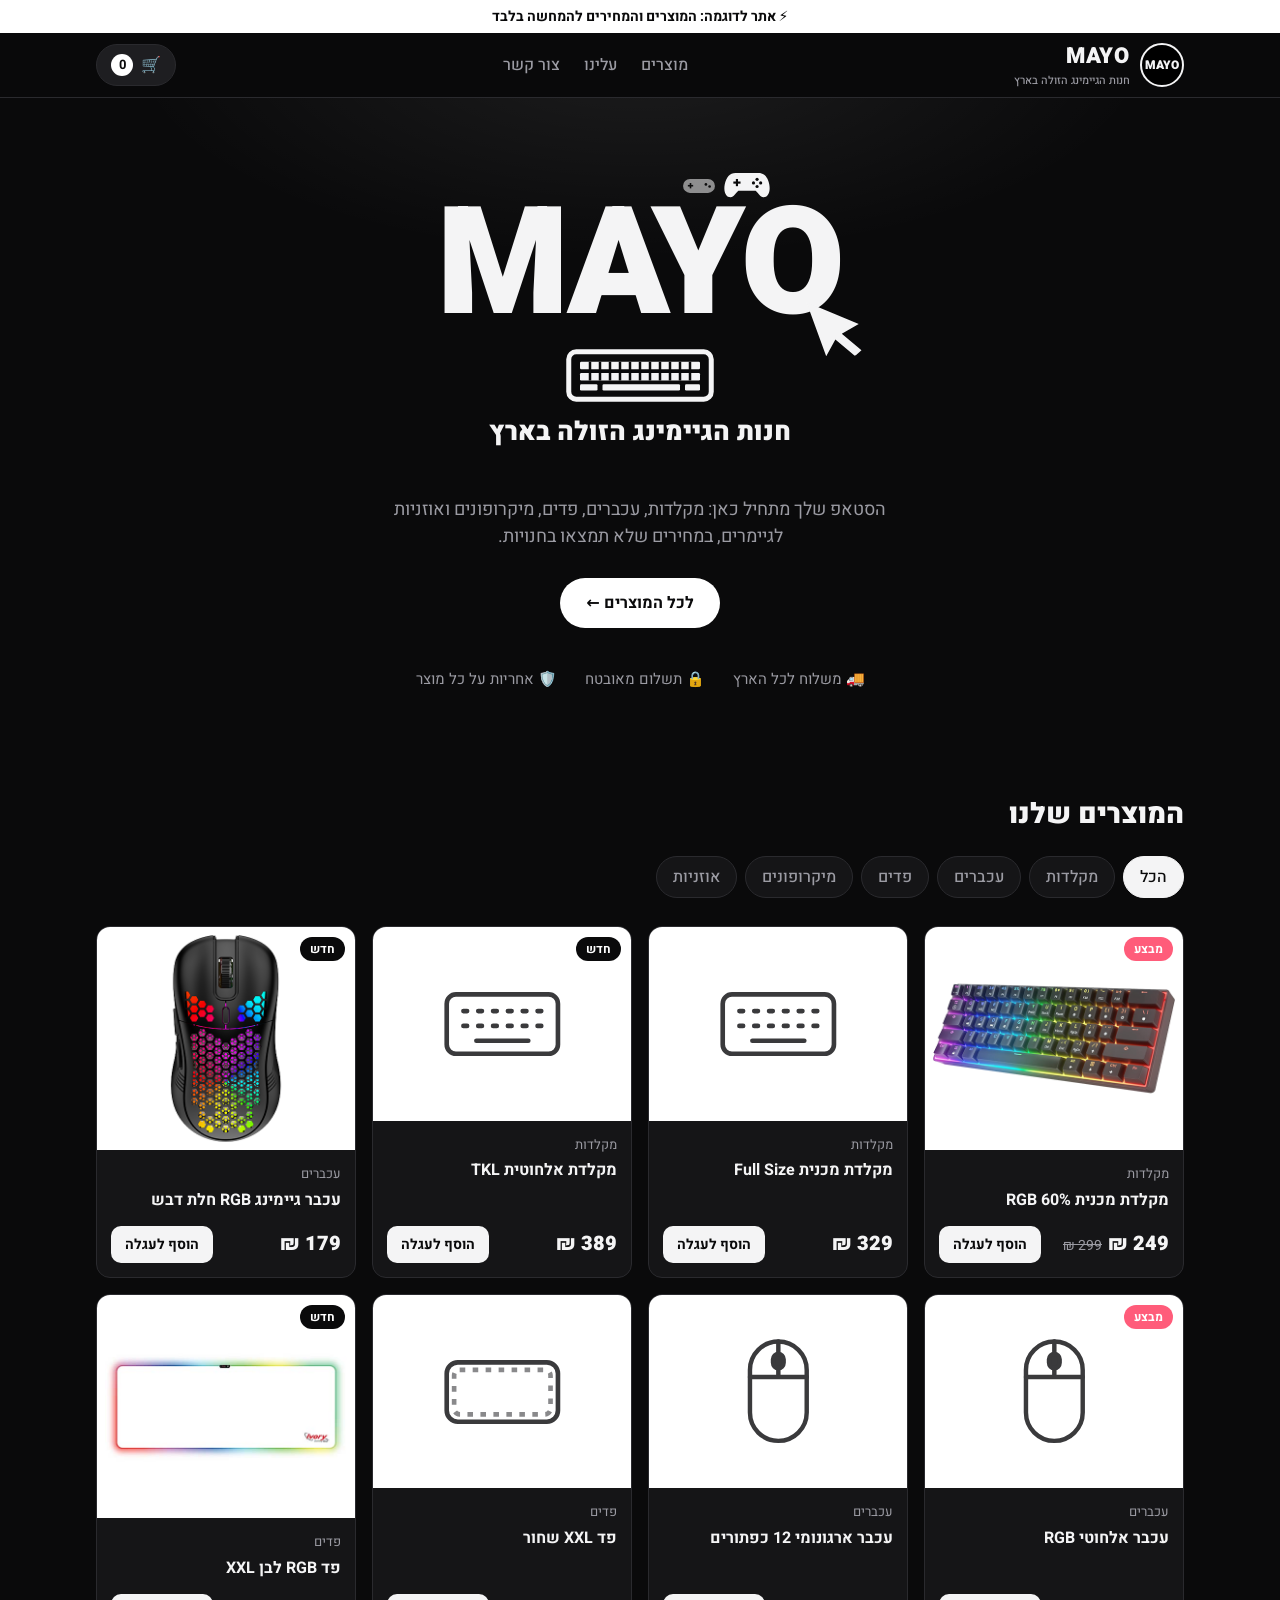
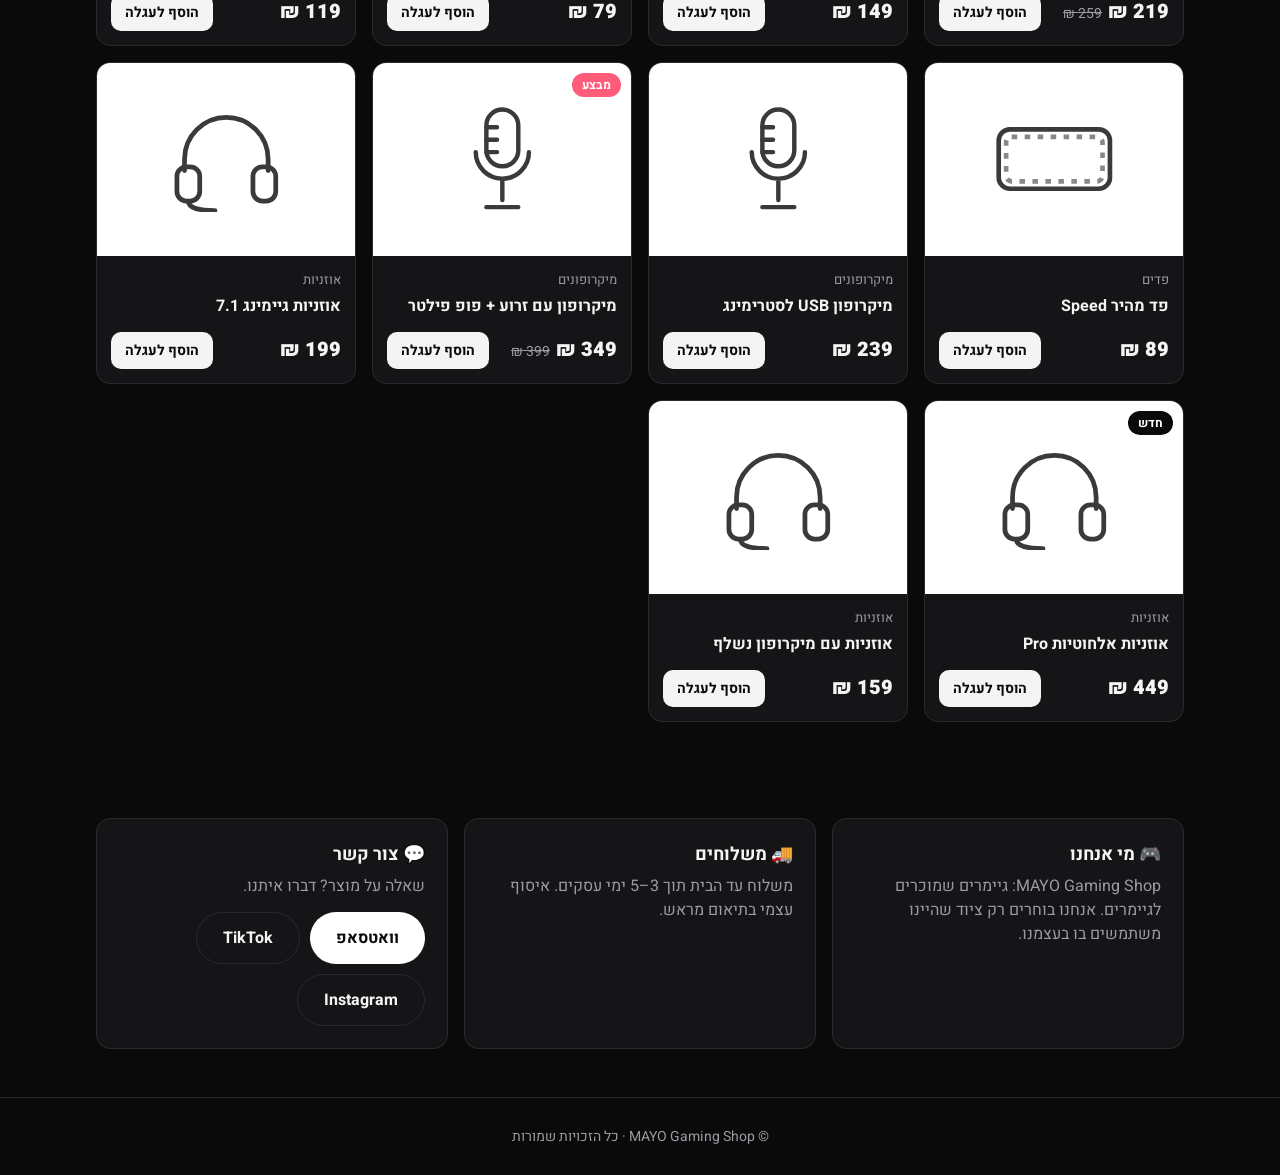
==== index.html @ cfb1812c "Add MAYO gaming shop site Co-Authored-By: Claude Opus 5.5 <noreply@anthropic.com> Claude-Session: ht" ====
<!doctype html>
<html lang="he" dir="rtl">
<head>
<meta charset="utf-8">
<meta name="viewport" content="width=device-width, initial-scale=1">
<title>MAYO Gaming Shop</title>
<meta name="description" content="ציוד גיימינג: מקלדות, עכברים, פדים, מיקרופונים ואוזניות">
<link rel="preconnect" href="https://fonts.googleapis.com">
<link href="https://fonts.googleapis.com/css2?family=Heebo:wght@400;500;700;900&display=swap" rel="stylesheet">
<style>
  :root {
    --bg: #0a0a0b;
    --surface: #151517;
    --surface-2: #1e1e21;
    --line: #2a2a2e;
    --text: #f4f4f5;
    --muted: #9b9ba3;
    --accent: #ffffff;
    --accent-ink: #0a0a0b;
    --danger: #ff5c7a;
    --radius: 14px;
  }
  * { box-sizing: border-box; margin: 0; padding: 0; }
  html { scroll-behavior: smooth; }
  body {
    font-family: "Heebo", system-ui, sans-serif;
    background: var(--bg);
    color: var(--text);
    line-height: 1.5;
  }
  a { color: inherit; text-decoration: none; }
  button { font: inherit; cursor: pointer; border: 0; background: none; color: inherit; }
  .wrap { max-width: 1120px; margin: 0 auto; padding: 0 16px; }

  /* Demo banner */
  .demo-bar {
    background: var(--accent);
    color: var(--accent-ink);
    text-align: center;
    font-size: 14px;
    font-weight: 700;
    padding: 6px 16px;
  }

  /* Header */
  header {
    position: sticky; top: 0; z-index: 20;
    background: rgba(10,10,11,.88);
    backdrop-filter: blur(10px);
    border-bottom: 1px solid var(--line);
  }
  .nav { display: flex; align-items: center; justify-content: space-between; height: 64px; }
  .logo { display: flex; align-items: center; gap: 10px; font-weight: 900; font-size: 22px; letter-spacing: 1px; }
  .logo-badge {
    width: 44px; height: 44px; border-radius: 50%;
    background: #000; border: 2px solid var(--text);
    display: grid; place-items: center; font-size: 12px; font-weight: 900; letter-spacing: 0;
  }
  .logo small { display: block; font-size: 11px; font-weight: 500; color: var(--muted); letter-spacing: 0; }

  /* Hero logo, recreated from the shop's logo */
  .brand { display: inline-flex; flex-direction: column; align-items: center; position: relative; margin-bottom: 28px; }
  .brand-pads { display: flex; gap: 8px; align-self: flex-start; margin-inline-start: 18%; color: var(--text); }
  .brand-pads svg { width: 46px; }
  .brand-pads svg + svg { width: 34px; opacity: .55; }
  .brand-word {
    font-family: "Arial Black", "Heebo", sans-serif; font-weight: 900;
    font-size: clamp(64px, 16vw, 150px); line-height: .9; letter-spacing: -2px;
    direction: ltr; position: relative;
  }
  .brand-cursor { position: absolute; width: .32em; bottom: -.18em; right: -.12em; transform: rotate(-20deg); }
  .brand-kb { width: clamp(90px, 20vw, 150px); margin-top: 14px; color: var(--text); }
  .brand-slogan { font-weight: 900; font-size: clamp(18px, 3.6vw, 26px); margin-top: 10px; }
  .nav-links { display: flex; gap: 24px; color: var(--muted); font-weight: 500; }
  .nav-links a:hover { color: var(--text); }
  .cart-btn {
    position: relative; display: flex; align-items: center; gap: 8px;
    background: var(--surface-2); border: 1px solid var(--line);
    padding: 8px 14px; border-radius: 999px; font-weight: 700;
  }
  .cart-count {
    background: var(--accent); color: var(--accent-ink);
    min-width: 22px; height: 22px; border-radius: 999px;
    display: grid; place-items: center; font-size: 13px; padding: 0 6px;
  }
  .cart-btn.bump { animation: bump .3s ease; }
  @keyframes bump { 50% { transform: scale(1.12); } }

  /* Hero */
  .hero { padding: 72px 0 56px; text-align: center; position: relative; overflow: hidden; }
  .hero::before {
    content: ""; position: absolute; inset: -40% 10% auto; height: 420px;
    background: radial-gradient(closest-side, rgba(255,255,255,.08), transparent);
    pointer-events: none;
  }
  .hero h1 { font-size: clamp(34px, 7vw, 64px); font-weight: 900; line-height: 1.1; position: relative; }
  .hero h1 span { color: var(--accent); }
  .hero p { color: var(--muted); font-size: 18px; margin: 16px auto 28px; max-width: 520px; position: relative; }
  .btn {
    display: inline-flex; align-items: center; justify-content: center; gap: 8px;
    background: var(--accent); color: var(--accent-ink);
    font-weight: 700; padding: 13px 26px; border-radius: 999px;
    transition: transform .15s, box-shadow .15s;
  }
  .btn:hover { transform: translateY(-2px); box-shadow: 0 8px 24px rgba(255,255,255,.18); }
  .btn.ghost { background: transparent; color: var(--text); border: 1px solid var(--line); }
  .perks { display: flex; justify-content: center; flex-wrap: wrap; gap: 10px 28px; margin-top: 40px; color: var(--muted); font-size: 15px; position: relative; }

  /* Shop */
  section { padding: 48px 0; }
  .section-title { font-size: 28px; font-weight: 900; margin-bottom: 20px; }
  .filters { display: flex; gap: 8px; overflow-x: auto; padding-bottom: 8px; margin-bottom: 20px; scrollbar-width: none; }
  .filters::-webkit-scrollbar { display: none; }
  .chip {
    flex: none; padding: 8px 16px; border-radius: 999px;
    background: var(--surface); border: 1px solid var(--line); color: var(--muted); font-weight: 500;
  }
  .chip.active { background: var(--text); color: var(--bg); border-color: var(--text); }
  .grid { display: grid; grid-template-columns: repeat(auto-fill, minmax(220px, 1fr)); gap: 16px; }
  .card {
    background: var(--surface); border: 1px solid var(--line); border-radius: var(--radius);
    overflow: hidden; display: flex; flex-direction: column;
    transition: border-color .2s, transform .2s;
  }
  .card:hover { border-color: #3d3d44; transform: translateY(-3px); }
  .thumb {
    aspect-ratio: 4/3; display: grid; place-items: center; position: relative;
    background: #fff;
  }
  .thumb svg { width: 46%; max-height: 55%; color: #18181b; opacity: .85; }
  .thumb img { width: 100%; height: 100%; object-fit: contain; padding: 8px; }
  .tag {
    position: absolute; top: 10px; right: 10px;
    background: var(--danger); color: #fff; font-size: 12px; font-weight: 700;
    padding: 3px 10px; border-radius: 999px;
  }
  .tag.new { background: #0a0a0b; color: #fff; }
  .card-body { padding: 14px; display: flex; flex-direction: column; gap: 4px; flex: 1; }
  .card-cat { color: var(--muted); font-size: 13px; }
  .card-name { font-weight: 700; font-size: 16px; }
  .card-foot { display: flex; align-items: center; justify-content: space-between; margin-top: auto; padding-top: 10px; }
  .price { font-weight: 900; font-size: 20px; }
  .price s { display: inline-block; color: var(--muted); font-weight: 400; font-size: 14px; margin-inline-start: 6px; }
  .add {
    background: var(--text); color: var(--bg); font-weight: 700;
    padding: 8px 14px; border-radius: 10px; font-size: 14px;
  }
  .add:hover { background: var(--accent); color: var(--accent-ink); }

  /* About / contact */
  .about { display: grid; grid-template-columns: repeat(auto-fit, minmax(240px, 1fr)); gap: 16px; }
  .box { background: var(--surface); border: 1px solid var(--line); border-radius: var(--radius); padding: 22px; }
  .box h3 { font-size: 18px; margin-bottom: 6px; }
  .box p { color: var(--muted); }
  .socials { display: flex; flex-wrap: wrap; gap: 10px; margin-top: 14px; }

  footer { border-top: 1px solid var(--line); padding: 28px 0; color: var(--muted); text-align: center; font-size: 14px; }

  /* Cart drawer */
  .overlay { position: fixed; inset: 0; background: rgba(0,0,0,.6); opacity: 0; pointer-events: none; transition: opacity .25s; z-index: 40; }
  .overlay.open { opacity: 1; pointer-events: auto; }
  .drawer {
    position: fixed; top: 0; bottom: 0; left: 0; width: min(400px, 100%);
    background: var(--surface); border-right: 1px solid var(--line);
    transform: translateX(-100%); transition: transform .3s ease; z-index: 50;
    display: flex; flex-direction: column;
  }
  .drawer.open { transform: none; }
  .drawer-head { display: flex; justify-content: space-between; align-items: center; padding: 18px 16px; border-bottom: 1px solid var(--line); }
  .drawer-head h2 { font-size: 20px; }
  .close { font-size: 26px; line-height: 1; color: var(--muted); }
  .items { flex: 1; overflow-y: auto; padding: 8px 16px; }
  .item { display: flex; gap: 12px; align-items: center; padding: 12px 0; border-bottom: 1px solid var(--line); }
  .item-thumb { width: 56px; height: 56px; border-radius: 10px; background: #fff; display: grid; place-items: center; flex: none; overflow: hidden; }
  .item-thumb svg { width: 60%; color: #18181b; }
  .item-thumb img { width: 100%; height: 100%; object-fit: contain; padding: 3px; }
  .item-info { flex: 1; min-width: 0; }
  .item-name { font-weight: 700; font-size: 15px; }
  .item-price { color: var(--muted); font-size: 14px; }
  .qty { display: flex; align-items: center; gap: 8px; background: var(--surface-2); border-radius: 8px; padding: 2px; }
  .qty button { width: 28px; height: 28px; border-radius: 6px; font-weight: 700; }
  .qty button:hover { background: var(--line); }
  .empty { text-align: center; color: var(--muted); padding: 48px 0; }
  .drawer-foot { padding: 16px; border-top: 1px solid var(--line); display: flex; flex-direction: column; gap: 12px; }
  .total { display: flex; justify-content: space-between; font-size: 18px; font-weight: 700; }
  .drawer-foot .btn { width: 100%; }

  /* Modal */
  .modal {
    position: fixed; inset: 0; display: grid; place-items: center; padding: 16px;
    z-index: 60; opacity: 0; pointer-events: none; transition: opacity .2s;
  }
  .modal.open { opacity: 1; pointer-events: auto; }
  .modal-box {
    background: var(--surface); border: 1px solid var(--line); border-radius: var(--radius);
    padding: 28px 22px; max-width: 380px; width: 100%; text-align: center;
  }
  .modal-box h3 { font-size: 22px; margin-bottom: 8px; }
  .modal-box p { color: var(--muted); margin-bottom: 20px; }

  .toast {
    position: fixed; bottom: 20px; left: 50%; transform: translate(-50%, 20px);
    background: var(--text); color: var(--bg); font-weight: 700;
    padding: 10px 18px; border-radius: 999px; opacity: 0; transition: .25s; z-index: 70;
  }
  .toast.show { opacity: 1; transform: translate(-50%, 0); }

  @media (max-width: 640px) {
    .nav-links { display: none; }
    .hero { padding: 48px 0 40px; }
    .grid { grid-template-columns: repeat(2, 1fr); gap: 10px; }
    .card-body { padding: 10px; }
    .card-name { font-size: 14px; }
    .price { font-size: 17px; }
    .card-foot { flex-direction: column; align-items: stretch; gap: 8px; }
    .add { text-align: center; }
  }
</style>
</head>
<body>

<div class="demo-bar">⚡ אתר לדוגמה: המוצרים והמחירים להמחשה בלבד</div>

<header>
  <div class="wrap nav">
    <a href="#" class="logo">
      <span class="logo-badge">MAYO</span>
      <span>MAYO<small>חנות הגיימינג הזולה בארץ</small></span>
    </a>
    <nav class="nav-links">
      <a href="#shop">מוצרים</a>
      <a href="#about">עלינו</a>
      <a href="#contact">צור קשר</a>
    </nav>
    <button class="cart-btn" id="cartBtn" aria-label="עגלת קניות">
      🛒 <span class="cart-count" id="cartCount">0</span>
    </button>
  </div>
</header>

<main>
  <div class="hero">
    <div class="wrap">
      <div class="brand" aria-label="MAYO, חנות הגיימינג הזולה בארץ">
        <div class="brand-pads" aria-hidden="true">
          <svg viewBox="0 0 64 40" fill="currentColor"><path d="M16 4h32c8 0 13 6 15 16 2 11-2 18-8 18-5 0-7-6-11-9H20c-4 3-6 9-11 9-6 0-10-7-8-18C3 10 8 4 16 4z"/><g fill="#0a0a0b"><rect x="13" y="16" width="10" height="3"/><rect x="16.5" y="12.5" width="3" height="10"/><circle cx="46" cy="13" r="2.2"/><circle cx="51" cy="18" r="2.2"/><circle cx="41" cy="18" r="2.2"/><circle cx="46" cy="23" r="2.2"/></g></svg>
          <svg viewBox="0 0 64 40" fill="currentColor"><rect x="2" y="10" width="60" height="26" rx="13"/><g fill="#0a0a0b"><rect x="11" y="21" width="10" height="3"/><rect x="14.5" y="17.5" width="3" height="10"/><circle cx="45" cy="20" r="2.5"/><circle cx="52" cy="24" r="2.5"/></g></svg>
        </div>
        <div class="brand-word">MAYO<svg class="brand-cursor" viewBox="0 0 30 44" fill="currentColor" aria-hidden="true"><path d="M2 2l26 24-12 2 8 14-5 2-8-14-9 8z"/></svg></div>
        <svg class="brand-kb" viewBox="0 0 120 44" fill="none" aria-hidden="true"><rect x="3" y="3" width="114" height="38" rx="6" stroke="currentColor" stroke-width="4"/><g fill="currentColor"><rect x="12" y="11" width="96" height="6" rx="1"/><rect x="12" y="20" width="96" height="6" rx="1"/><rect x="12" y="29" width="14" height="5" rx="1"/><rect x="30" y="29" width="62" height="5" rx="1"/><rect x="96" y="29" width="12" height="5" rx="1"/></g><g stroke="#0a0a0b" stroke-width="2"><path d="M20 11v15M28 11v15M36 11v15M44 11v15M52 11v15M60 11v15M68 11v15M76 11v15M84 11v15M92 11v15M100 11v15"/></g></svg>
        <div class="brand-slogan">חנות הגיימינג הזולה בארץ</div>
      </div>
      <p>הסטאפ שלך מתחיל כאן: מקלדות, עכברים, פדים, מיקרופונים ואוזניות לגיימרים, במחירים שלא תמצאו בחנויות.</p>
      <a href="#shop" class="btn">לכל המוצרים ←</a>
      <div class="perks">
        <span>🚚 משלוח לכל הארץ</span>
        <span>🔒 תשלום מאובטח</span>
        <span>🛡️ אחריות על כל מוצר</span>
      </div>
    </div>
  </div>

  <section id="shop">
    <div class="wrap">
      <h2 class="section-title">המוצרים שלנו</h2>
      <div class="filters" id="filters"></div>
      <div class="grid" id="grid"></div>
    </div>
  </section>

  <section id="about">
    <div class="wrap about">
      <div class="box">
        <h3>🎮 מי אנחנו</h3>
        <p>MAYO Gaming Shop: גיימרים שמוכרים לגיימרים. אנחנו בוחרים רק ציוד שהיינו משתמשים בו בעצמנו.</p>
      </div>
      <div class="box">
        <h3>🚚 משלוחים</h3>
        <p>משלוח עד הבית תוך 3–5 ימי עסקים. איסוף עצמי בתיאום מראש.</p>
      </div>
      <div class="box" id="contact">
        <h3>💬 צור קשר</h3>
        <p>שאלה על מוצר? דברו איתנו.</p>
        <div class="socials">
          <a class="btn" href="https://wa.me/972500000000" target="_blank" rel="noopener">וואטסאפ</a>
          <a class="btn ghost" href="https://www.tiktok.com/@mayo_gaming_shop" target="_blank" rel="noopener">TikTok</a>
          <a class="btn ghost" href="#" target="_blank" rel="noopener">Instagram</a>
        </div>
      </div>
    </div>
  </section>
</main>

<footer>
  <div class="wrap">© MAYO Gaming Shop · כל הזכויות שמורות</div>
</footer>

<div class="overlay" id="overlay"></div>
<aside class="drawer" id="drawer" aria-label="עגלת קניות">
  <div class="drawer-head">
    <h2>העגלה שלך</h2>
    <button class="close" id="closeCart" aria-label="סגור">×</button>
  </div>
  <div class="items" id="items"></div>
  <div class="drawer-foot">
    <div class="total"><span>סה״כ</span><span id="total">0 ₪</span></div>
    <button class="btn" id="checkout">לתשלום 🔒</button>
  </div>
</aside>

<div class="modal" id="modal">
  <div class="modal-box">
    <h3>זה אתר לדוגמה 😉</h3>
    <p>באתר האמיתי, כאן הלקוח יעבור לדף תשלום מאובטח באשראי או בביט.</p>
    <button class="btn" id="closeModal">הבנתי</button>
  </div>
</div>

<div class="toast" id="toast"></div>

<script>
  const ICONS = {
    keyboard: '<svg viewBox="0 0 64 40" fill="none" stroke="currentColor" stroke-width="2.5" stroke-linecap="round"><rect x="2" y="4" width="60" height="32" rx="5"/><path d="M11 13h2M19 13h2M27 13h2M35 13h2M43 13h2M51 13h2M11 21h2M19 21h2M27 21h2M35 21h2M43 21h2M51 21h2M18 29h28"/></svg>',
    mouse: '<svg viewBox="0 0 40 60" fill="none" stroke="currentColor" stroke-width="2.5" stroke-linecap="round"><rect x="4" y="2" width="32" height="56" rx="16"/><path d="M20 2v20M4 22h32"/><rect x="17" y="9" width="6" height="8" rx="3" fill="currentColor"/></svg>',
    pad: '<svg viewBox="0 0 64 40" fill="none" stroke="currentColor" stroke-width="2.5"><rect x="2" y="4" width="60" height="32" rx="6"/><rect x="6" y="8" width="52" height="24" rx="3" stroke-dasharray="3 4" opacity=".6"/></svg>',
    mic: '<svg viewBox="0 0 40 60" fill="none" stroke="currentColor" stroke-width="2.5" stroke-linecap="round"><rect x="11" y="2" width="18" height="32" rx="9"/><path d="M5 26a15 15 0 0 0 30 0M20 41v12M11 57h18M11 12h6M11 19h6M11 26h6"/></svg>',
    headset: '<svg viewBox="0 0 60 56" fill="none" stroke="currentColor" stroke-width="2.5" stroke-linecap="round"><path d="M8 34V28a22 22 0 0 1 44 0v6"/><rect x="4" y="32" width="12" height="18" rx="5"/><rect x="44" y="32" width="12" height="18" rx="5"/><path d="M10 50c0 4 6 5 14 5"/></svg>'
  };

  const CATEGORIES = [
    { id: 'all', name: 'הכל' },
    { id: 'keyboard', name: 'מקלדות' },
    { id: 'mouse', name: 'עכברים' },
    { id: 'pad', name: 'פדים' },
    { id: 'mic', name: 'מיקרופונים' },
    { id: 'headset', name: 'אוזניות' }
  ];

  // Example products: replace with the real catalog
  const PRODUCTS = [
    { id: 1,  cat: 'keyboard', name: 'מקלדת מכנית RGB 60%',        price: 249, old: 299, tag: 'מבצע', img: 'images/keyboard-60-rgb.png' },
    { id: 2,  cat: 'keyboard', name: 'מקלדת מכנית Full Size',      price: 329 },
    { id: 3,  cat: 'keyboard', name: 'מקלדת אלחוטית TKL',          price: 389, tag: 'חדש' },
    { id: 4,  cat: 'mouse',    name: 'עכבר גיימינג RGB חלת דבש',   price: 179, tag: 'חדש', img: 'images/mouse-rgb.png' },
    { id: 5,  cat: 'mouse',    name: 'עכבר אלחוטי RGB',            price: 219, old: 259, tag: 'מבצע' },
    { id: 6,  cat: 'mouse',    name: 'עכבר ארגונומי 12 כפתורים',   price: 149 },
    { id: 7,  cat: 'pad',      name: 'פד XXL שחור',                price: 79 },
    { id: 8,  cat: 'pad',      name: 'פד RGB לבן XXL',             price: 119, tag: 'חדש', img: 'images/pad-rgb-white.png' },
    { id: 9,  cat: 'pad',      name: 'פד מהיר Speed',              price: 89 },
    { id: 10, cat: 'mic',      name: 'מיקרופון USB לסטרימינג',     price: 239 },
    { id: 11, cat: 'mic',      name: 'מיקרופון עם זרוע + פופ פילטר', price: 349, old: 399, tag: 'מבצע' },
    { id: 12, cat: 'headset',  name: 'אוזניות גיימינג 7.1',        price: 199 },
    { id: 13, cat: 'headset',  name: 'אוזניות אלחוטיות Pro',       price: 449, tag: 'חדש' },
    { id: 14, cat: 'headset',  name: 'אוזניות עם מיקרופון נשלף',  price: 159 }
  ];

  const $ = (s) => document.querySelector(s);
  const fmt = (n) => n.toLocaleString('he-IL') + ' ₪';
  const pic = (p) => p.img ? `<img src="${p.img}" alt="${p.name}" loading="lazy">` : ICONS[p.cat];
  const catName = (id) => CATEGORIES.find(c => c.id === id).name;

  let filter = 'all';
  let cart = {};
  try { cart = JSON.parse(localStorage.getItem('mayo-cart')) || {}; } catch (e) {}
  const saveCart = () => { try { localStorage.setItem('mayo-cart', JSON.stringify(cart)); } catch (e) {} };

  function renderFilters() {
    $('#filters').innerHTML = CATEGORIES.map(c =>
      `<button class="chip ${c.id === filter ? 'active' : ''}" data-cat="${c.id}">${c.name}</button>`
    ).join('');
  }

  function renderGrid() {
    const list = PRODUCTS.filter(p => filter === 'all' || p.cat === filter);
    $('#grid').innerHTML = list.map(p => `
      <article class="card">
        <div class="thumb">
          ${p.tag ? `<span class="tag ${p.tag === 'חדש' ? 'new' : ''}">${p.tag}</span>` : ''}
          ${pic(p)}
        </div>
        <div class="card-body">
          <span class="card-cat">${catName(p.cat)}</span>
          <h3 class="card-name">${p.name}</h3>
          <div class="card-foot">
            <span class="price">${fmt(p.price)}${p.old ? `<s>${fmt(p.old)}</s>` : ''}</span>
            <button class="add" data-add="${p.id}">הוסף לעגלה</button>
          </div>
        </div>
      </article>`).join('');
  }

  function renderCart() {
    const entries = Object.entries(cart).filter(([, q]) => q > 0);
    const count = entries.reduce((s, [, q]) => s + q, 0);
    const total = entries.reduce((s, [id, q]) => s + PRODUCTS.find(p => p.id == id).price * q, 0);
    $('#cartCount').textContent = count;
    $('#total').textContent = fmt(total);
    $('#checkout').disabled = count === 0;
    $('#checkout').style.opacity = count ? 1 : .5;
    $('#items').innerHTML = entries.length ? entries.map(([id, q]) => {
      const p = PRODUCTS.find(p => p.id == id);
      return `
        <div class="item">
          <div class="item-thumb">${pic(p)}</div>
          <div class="item-info">
            <div class="item-name">${p.name}</div>
            <div class="item-price">${fmt(p.price)}</div>
          </div>
          <div class="qty">
            <button data-inc="${id}" aria-label="הוסף">+</button>
            <span>${q}</span>
            <button data-dec="${id}" aria-label="הורד">−</button>
          </div>
        </div>`;
    }).join('') : '<div class="empty">העגלה ריקה 🎮</div>';
  }

  function toast(msg) {
    const t = $('#toast');
    t.textContent = msg;
    t.classList.add('show');
    clearTimeout(toast.timer);
    toast.timer = setTimeout(() => t.classList.remove('show'), 1600);
  }

  const openCart = (open) => {
    $('#drawer').classList.toggle('open', open);
    $('#overlay').classList.toggle('open', open);
  };

  document.addEventListener('click', (e) => {
    const t = e.target.closest('button');
    if (!t) return;
    if (t.dataset.cat) { filter = t.dataset.cat; renderFilters(); renderGrid(); }
    if (t.dataset.add) {
      cart[t.dataset.add] = (cart[t.dataset.add] || 0) + 1;
      saveCart(); renderCart(); toast('נוסף לעגלה ✓');
      const b = $('#cartBtn'); b.classList.remove('bump'); void b.offsetWidth; b.classList.add('bump');
    }
    if (t.dataset.inc) { cart[t.dataset.inc]++; saveCart(); renderCart(); }
    if (t.dataset.dec) { cart[t.dataset.dec]--; if (cart[t.dataset.dec] <= 0) delete cart[t.dataset.dec]; saveCart(); renderCart(); }
  });
  $('#cartBtn').onclick = () => openCart(true);
  $('#closeCart').onclick = () => openCart(false);
  $('#overlay').onclick = () => openCart(false);
  $('#checkout').onclick = () => $('#modal').classList.add('open');
  $('#closeModal').onclick = () => $('#modal').classList.remove('open');

  renderFilters();
  renderGrid();
  renderCart();
</script>
</body>
</html>
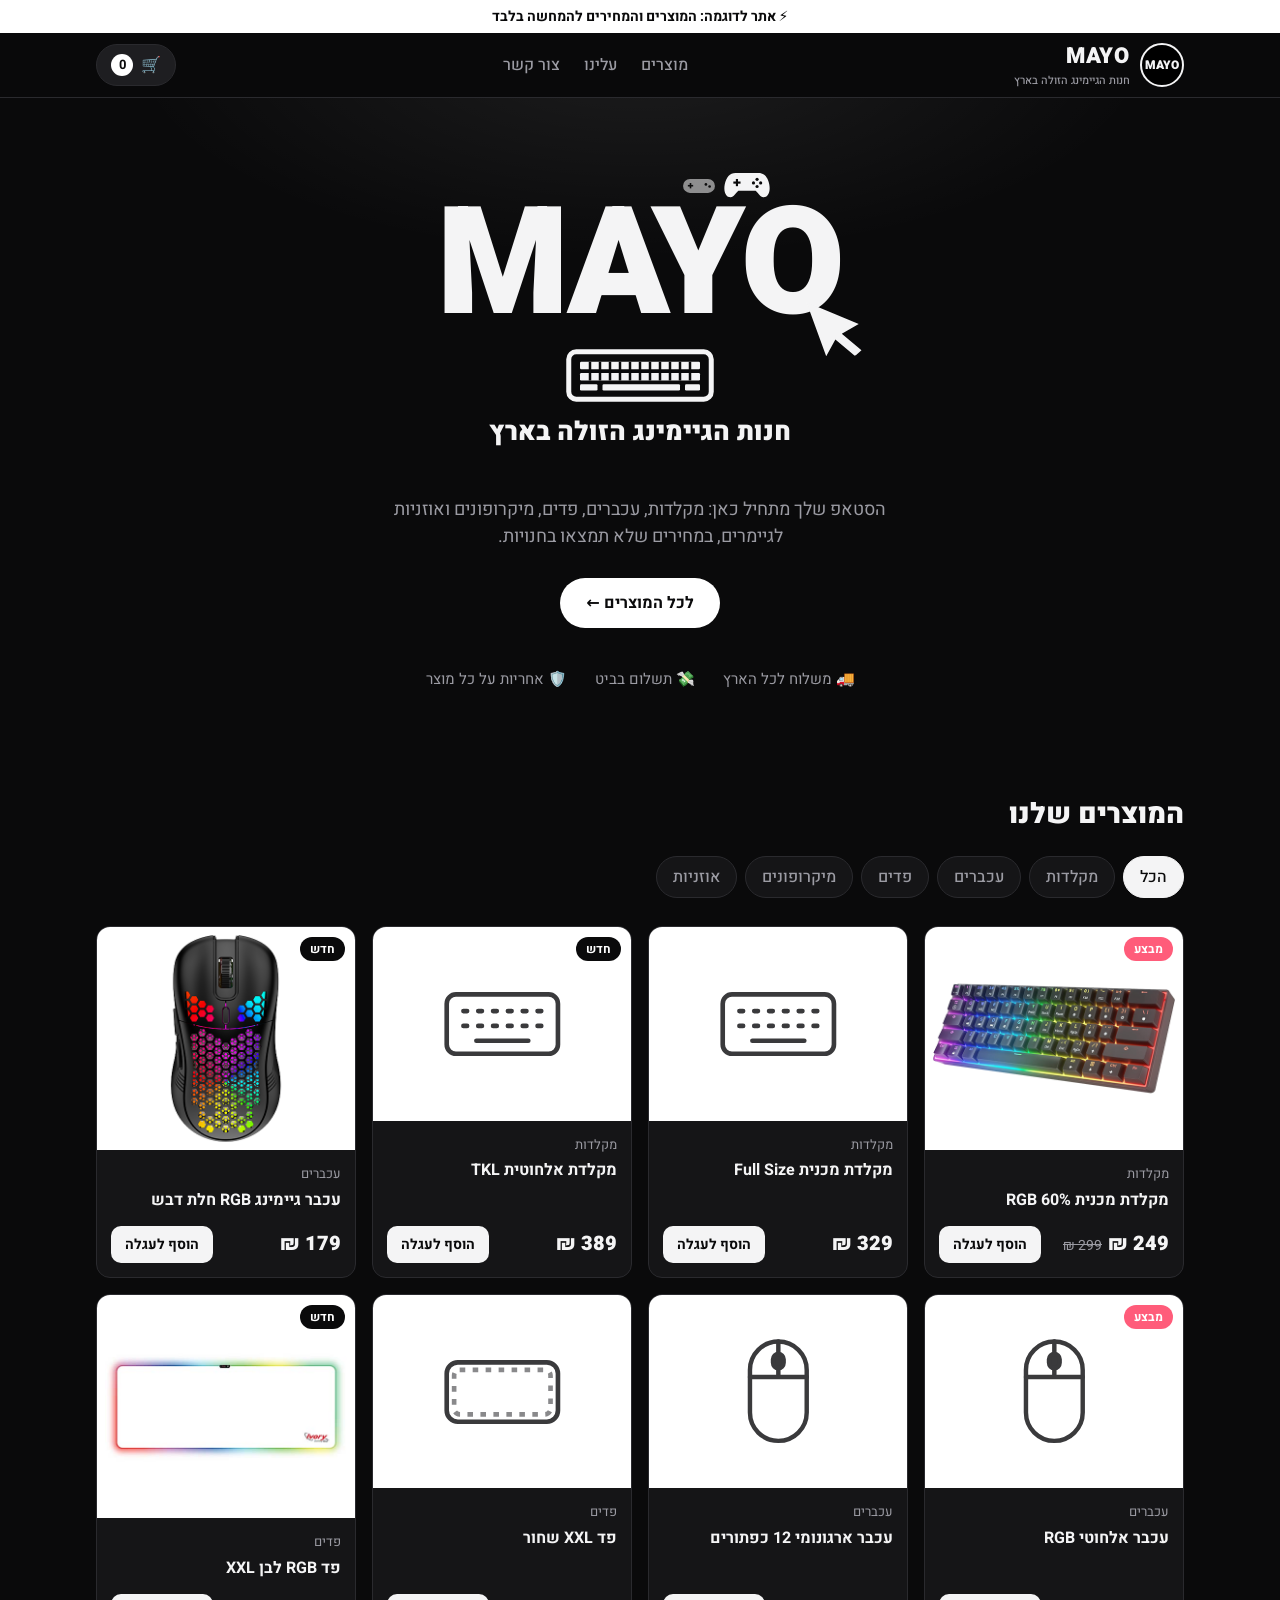
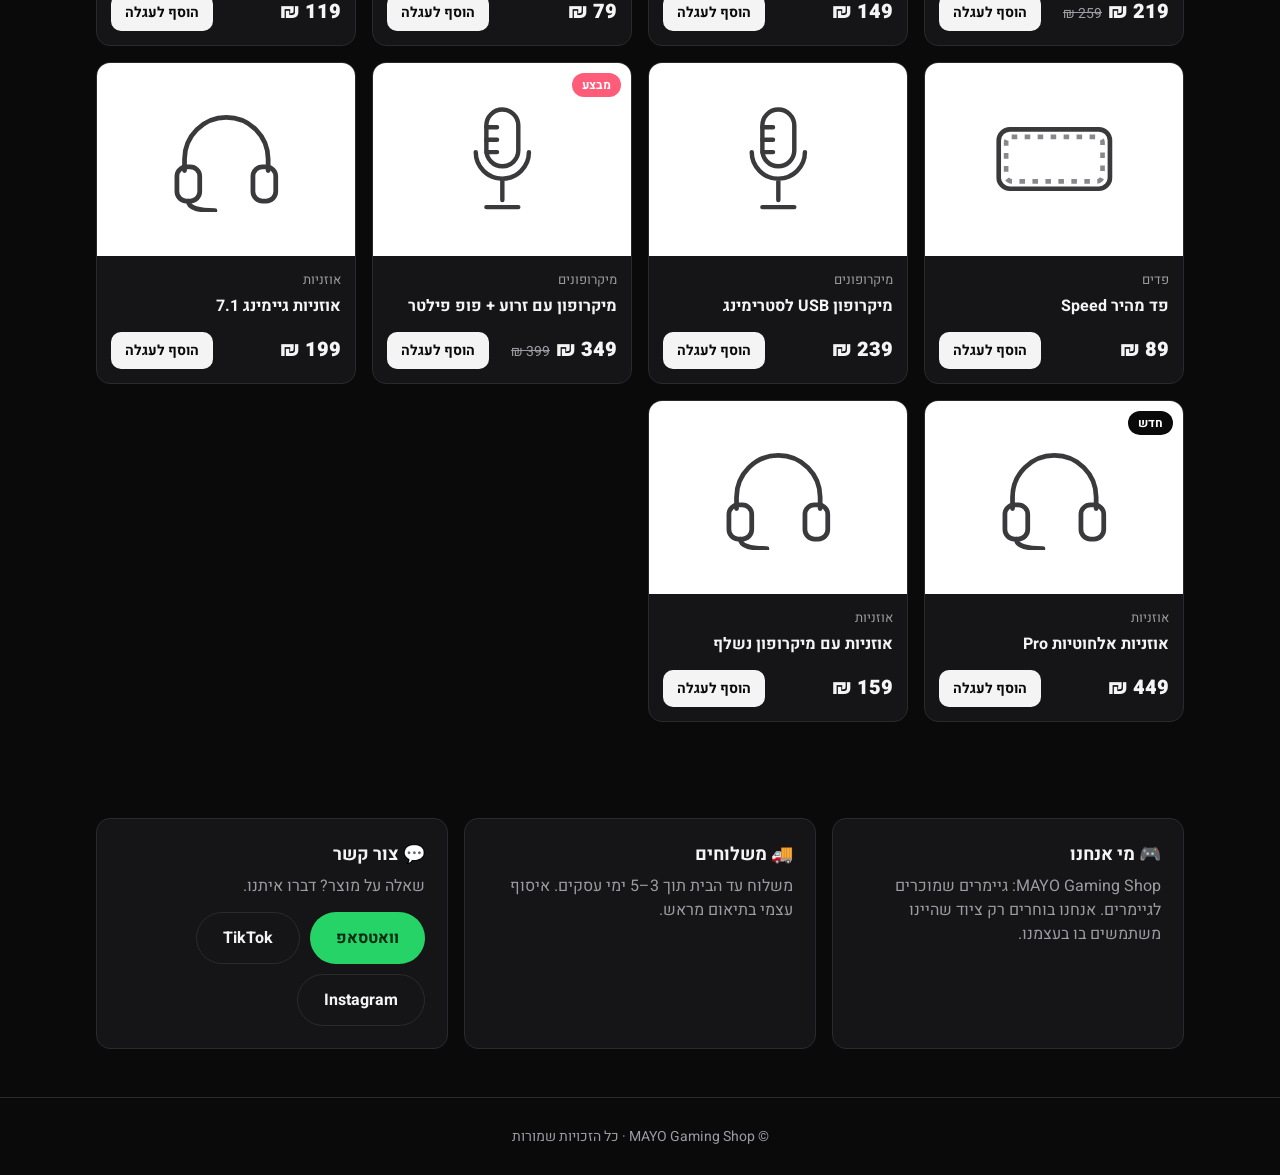
==== commit e6b12ab9: "Send cart orders to WhatsApp instead of online payment Customers enter a name and address, and the o" ====
--- a/index.html
+++ b/index.html
@@ -185,18 +185,17 @@
   .total { display: flex; justify-content: space-between; font-size: 18px; font-weight: 700; }
   .drawer-foot .btn { width: 100%; }
 
-  /* Modal */
-  .modal {
-    position: fixed; inset: 0; display: grid; place-items: center; padding: 16px;
-    z-index: 60; opacity: 0; pointer-events: none; transition: opacity .2s;
-  }
-  .modal.open { opacity: 1; pointer-events: auto; }
-  .modal-box {
-    background: var(--surface); border: 1px solid var(--line); border-radius: var(--radius);
-    padding: 28px 22px; max-width: 380px; width: 100%; text-align: center;
-  }
-  .modal-box h3 { font-size: 22px; margin-bottom: 8px; }
-  .modal-box p { color: var(--muted); margin-bottom: 20px; }
+  /* Order form */
+  .order-form { display: flex; flex-direction: column; gap: 8px; }
+  .order-form input {
+    width: 100%; font: inherit; color: var(--text);
+    background: var(--surface-2); border: 1px solid var(--line); border-radius: 10px;
+    padding: 10px 12px;
+  }
+  .order-form input:focus { outline: none; border-color: var(--text); }
+  .order-note { color: var(--muted); font-size: 13px; text-align: center; }
+  .wa { background: #25d366; color: #062a14; }
+  .wa:hover { box-shadow: 0 8px 24px rgba(37,211,102,.3); }
 
   .toast {
     position: fixed; bottom: 20px; left: 50%; transform: translate(-50%, 20px);
@@ -254,7 +253,7 @@
       <a href="#shop" class="btn">לכל המוצרים ←</a>
       <div class="perks">
         <span>🚚 משלוח לכל הארץ</span>
-        <span>🔒 תשלום מאובטח</span>
+        <span>💸 תשלום בביט</span>
         <span>🛡️ אחריות על כל מוצר</span>
       </div>
     </div>
@@ -282,7 +281,7 @@
         <h3>💬 צור קשר</h3>
         <p>שאלה על מוצר? דברו איתנו.</p>
         <div class="socials">
-          <a class="btn" href="https://wa.me/972500000000" target="_blank" rel="noopener">וואטסאפ</a>
+          <a class="btn wa" id="waLink" href="#" target="_blank" rel="noopener">וואטסאפ</a>
           <a class="btn ghost" href="https://www.tiktok.com/@mayo_gaming_shop" target="_blank" rel="noopener">TikTok</a>
           <a class="btn ghost" href="#" target="_blank" rel="noopener">Instagram</a>
         </div>
@@ -304,21 +303,21 @@
   <div class="items" id="items"></div>
   <div class="drawer-foot">
     <div class="total"><span>סה״כ</span><span id="total">0 ₪</span></div>
-    <button class="btn" id="checkout">לתשלום 🔒</button>
+    <form class="order-form" id="orderForm">
+      <input id="custName" name="name" placeholder="שם מלא" autocomplete="name" required>
+      <input id="custAddress" name="address" placeholder="כתובת למשלוח (עיר, רחוב ומספר)" autocomplete="street-address" required>
+      <button class="btn wa" id="checkout" type="submit">שלח הזמנה בוואטסאפ 💬</button>
+    </form>
+    <p class="order-note">ההזמנה נשלחת אלינו לוואטסאפ, ואחרי שנאשר אותה משלמים בביט</p>
   </div>
 </aside>
 
-<div class="modal" id="modal">
-  <div class="modal-box">
-    <h3>זה אתר לדוגמה 😉</h3>
-    <p>באתר האמיתי, כאן הלקוח יעבור לדף תשלום מאובטח באשראי או בביט.</p>
-    <button class="btn" id="closeModal">הבנתי</button>
-  </div>
-</div>
-
 <div class="toast" id="toast"></div>
 
 <script>
+  // MAYO's WhatsApp number, international format without "+" (e.g. 972501234567)
+  const WHATSAPP_NUMBER = '972500000000';
+
   const ICONS = {
     keyboard: '<svg viewBox="0 0 64 40" fill="none" stroke="currentColor" stroke-width="2.5" stroke-linecap="round"><rect x="2" y="4" width="60" height="32" rx="5"/><path d="M11 13h2M19 13h2M27 13h2M35 13h2M43 13h2M51 13h2M11 21h2M19 21h2M27 21h2M35 21h2M43 21h2M51 21h2M18 29h28"/></svg>',
     mouse: '<svg viewBox="0 0 40 60" fill="none" stroke="currentColor" stroke-width="2.5" stroke-linecap="round"><rect x="4" y="2" width="32" height="56" rx="16"/><path d="M20 2v20M4 22h32"/><rect x="17" y="9" width="6" height="8" rx="3" fill="currentColor"/></svg>',
@@ -443,8 +442,29 @@
   $('#cartBtn').onclick = () => openCart(true);
   $('#closeCart').onclick = () => openCart(false);
   $('#overlay').onclick = () => openCart(false);
-  $('#checkout').onclick = () => $('#modal').classList.add('open');
-  $('#closeModal').onclick = () => $('#modal').classList.remove('open');
+  $('#waLink').href = `https://wa.me/${WHATSAPP_NUMBER}`;
+  $('#orderForm').onsubmit = (e) => {
+    e.preventDefault();
+    const entries = Object.entries(cart).filter(([, q]) => q > 0);
+    if (!entries.length) return;
+    let total = 0;
+    const lines = entries.map(([id, q]) => {
+      const p = PRODUCTS.find(p => p.id == id);
+      total += p.price * q;
+      return `• ${p.name} × ${q} = ${fmt(p.price * q)}`;
+    });
+    const msg = [
+      'היי MAYO, אני רוצה להזמין 🎮',
+      '',
+      ...lines,
+      '',
+      `סה״כ: ${fmt(total)}`,
+      '',
+      `שם: ${$('#custName').value.trim()}`,
+      `כתובת: ${$('#custAddress').value.trim()}`
+    ].join('\n');
+    window.open(`https://wa.me/${WHATSAPP_NUMBER}?text=${encodeURIComponent(msg)}`, '_blank');
+  };
 
   renderFilters();
   renderGrid();
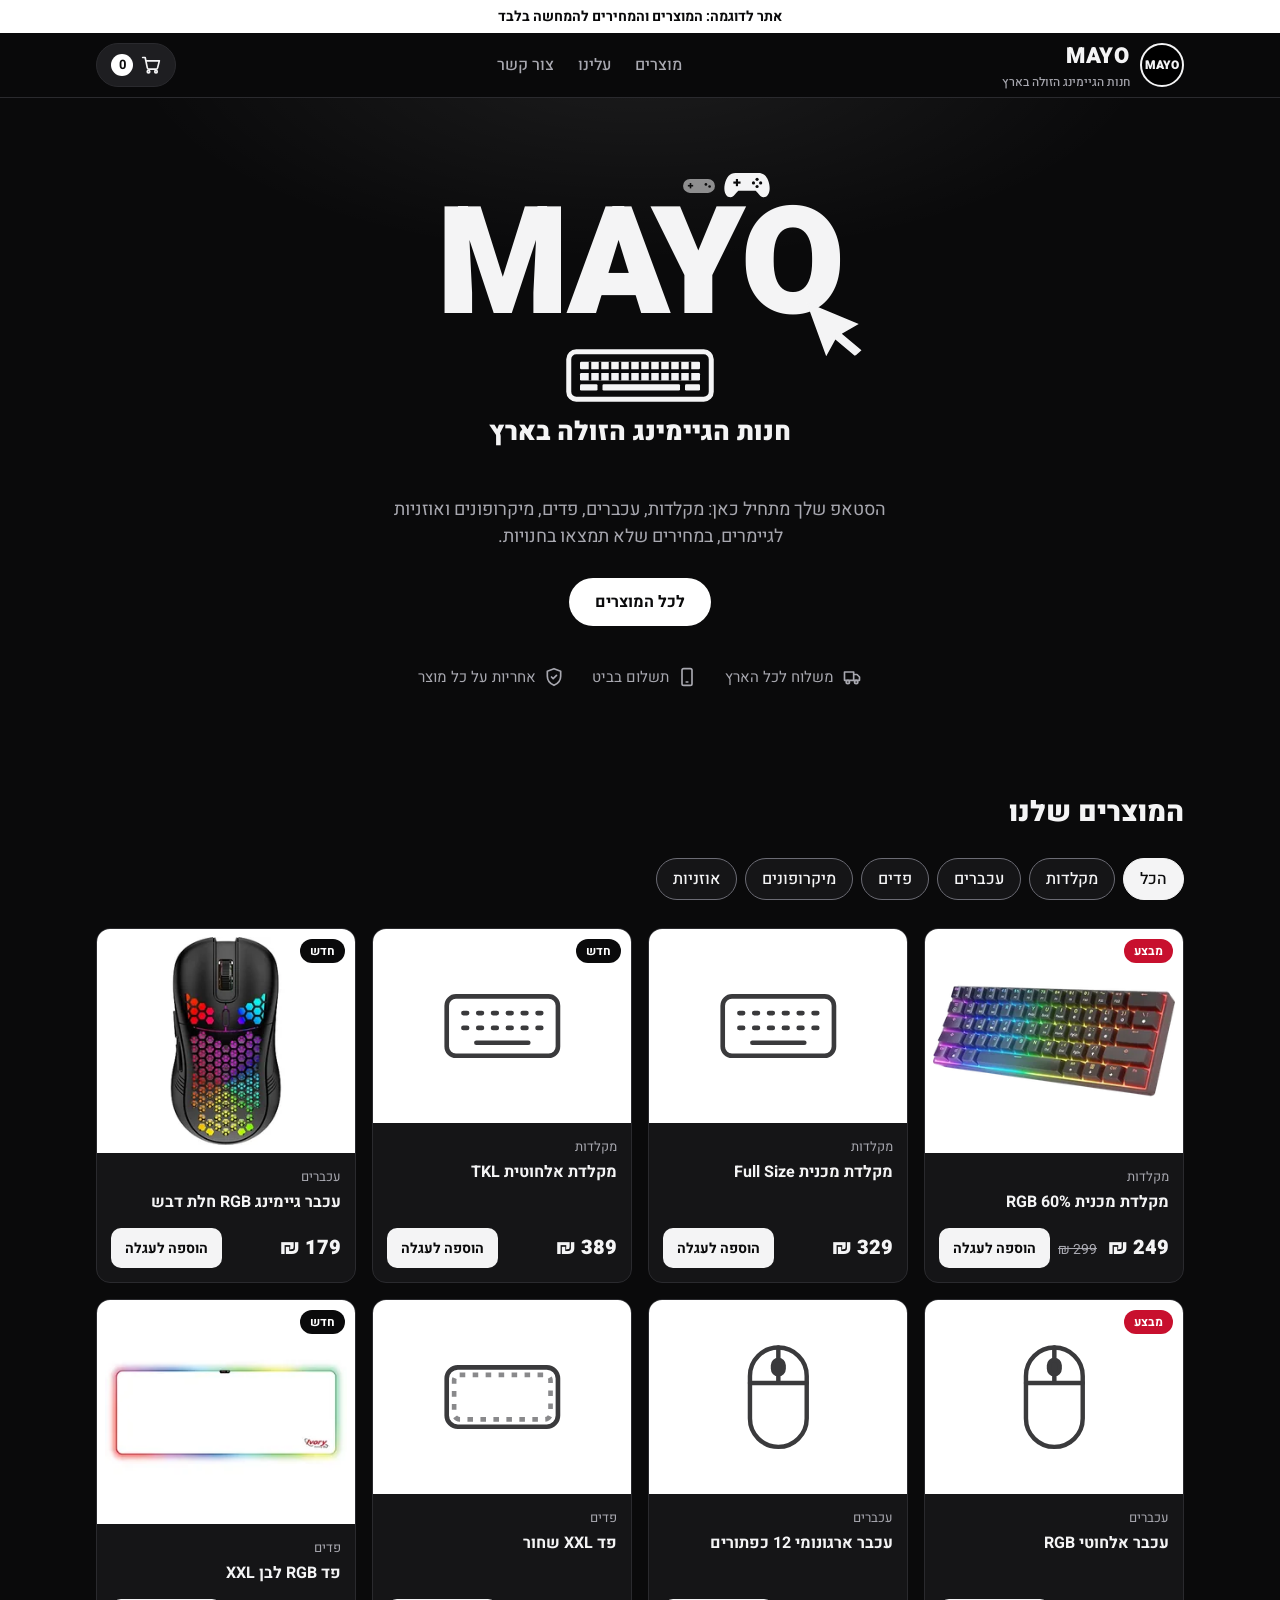
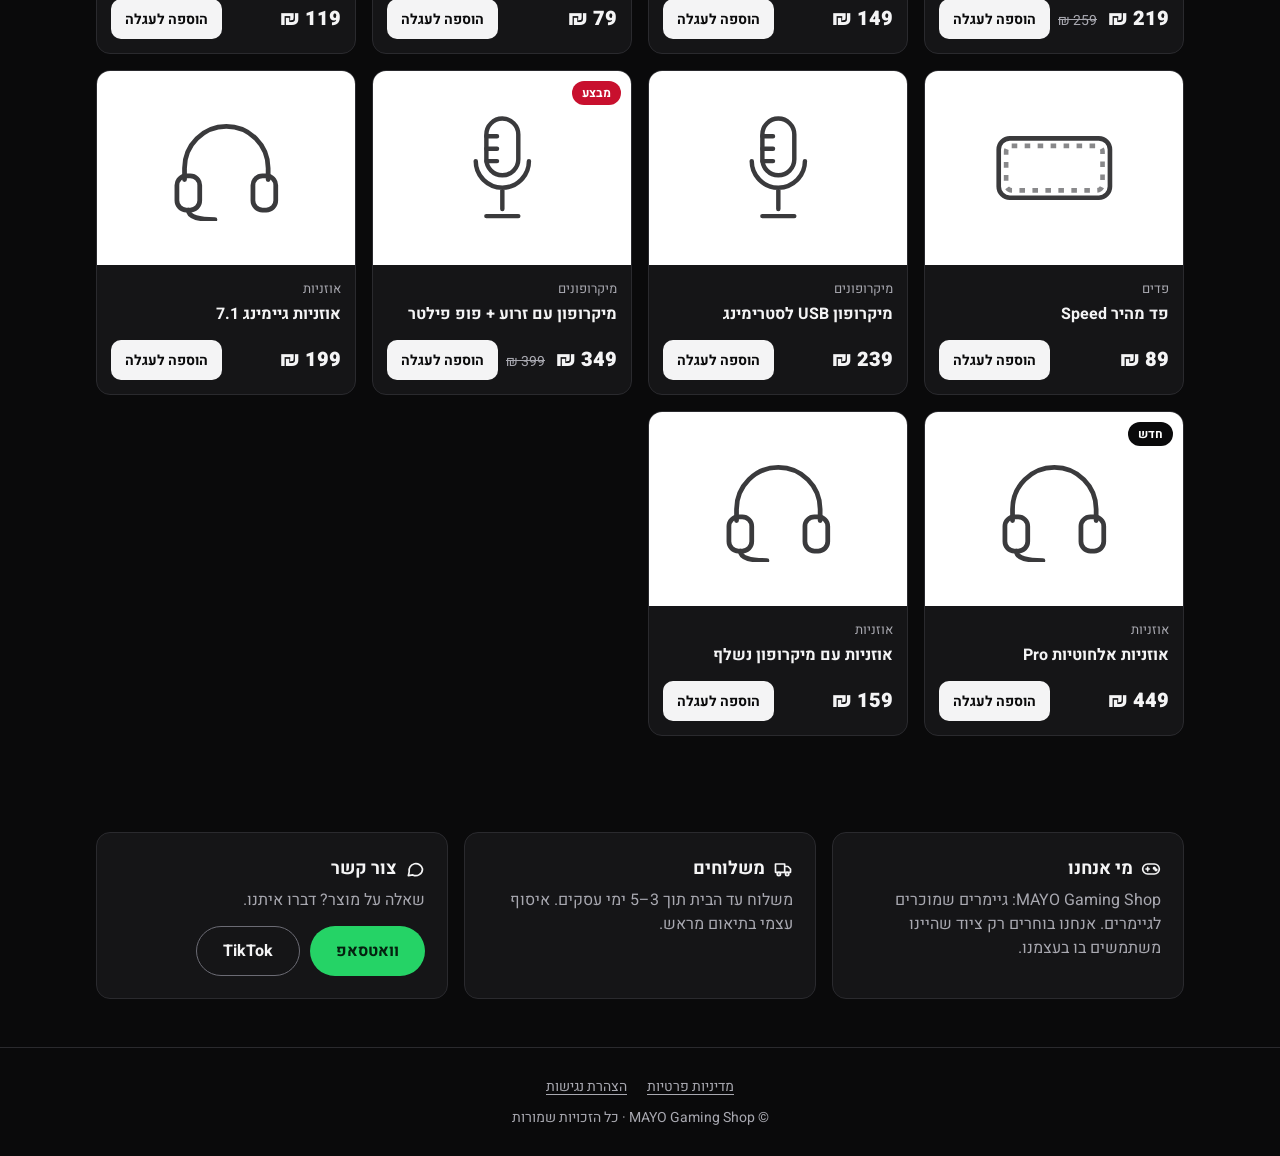
==== commit 48dc4a2f: "Accessibility, legal pages, SEO and speed improvements - Accessibility per IS 5568 / WCAG 2.0 AA: sk" ====
--- a/index.html
+++ b/index.html
@@ -3,287 +3,114 @@
 <head>
 <meta charset="utf-8">
 <meta name="viewport" content="width=device-width, initial-scale=1">
-<title>MAYO Gaming Shop</title>
-<meta name="description" content="ציוד גיימינג: מקלדות, עכברים, פדים, מיקרופונים ואוזניות">
-<link rel="preconnect" href="https://fonts.googleapis.com">
-<link href="https://fonts.googleapis.com/css2?family=Heebo:wght@400;500;700;900&display=swap" rel="stylesheet">
-<style>
-  :root {
-    --bg: #0a0a0b;
-    --surface: #151517;
-    --surface-2: #1e1e21;
-    --line: #2a2a2e;
-    --text: #f4f4f5;
-    --muted: #9b9ba3;
-    --accent: #ffffff;
-    --accent-ink: #0a0a0b;
-    --danger: #ff5c7a;
-    --radius: 14px;
-  }
-  * { box-sizing: border-box; margin: 0; padding: 0; }
-  html { scroll-behavior: smooth; }
-  body {
-    font-family: "Heebo", system-ui, sans-serif;
-    background: var(--bg);
-    color: var(--text);
-    line-height: 1.5;
-  }
-  a { color: inherit; text-decoration: none; }
-  button { font: inherit; cursor: pointer; border: 0; background: none; color: inherit; }
-  .wrap { max-width: 1120px; margin: 0 auto; padding: 0 16px; }
-
-  /* Demo banner */
-  .demo-bar {
-    background: var(--accent);
-    color: var(--accent-ink);
-    text-align: center;
-    font-size: 14px;
-    font-weight: 700;
-    padding: 6px 16px;
-  }
-
-  /* Header */
-  header {
-    position: sticky; top: 0; z-index: 20;
-    background: rgba(10,10,11,.88);
-    backdrop-filter: blur(10px);
-    border-bottom: 1px solid var(--line);
-  }
-  .nav { display: flex; align-items: center; justify-content: space-between; height: 64px; }
-  .logo { display: flex; align-items: center; gap: 10px; font-weight: 900; font-size: 22px; letter-spacing: 1px; }
-  .logo-badge {
-    width: 44px; height: 44px; border-radius: 50%;
-    background: #000; border: 2px solid var(--text);
-    display: grid; place-items: center; font-size: 12px; font-weight: 900; letter-spacing: 0;
-  }
-  .logo small { display: block; font-size: 11px; font-weight: 500; color: var(--muted); letter-spacing: 0; }
-
-  /* Hero logo, recreated from the shop's logo */
-  .brand { display: inline-flex; flex-direction: column; align-items: center; position: relative; margin-bottom: 28px; }
-  .brand-pads { display: flex; gap: 8px; align-self: flex-start; margin-inline-start: 18%; color: var(--text); }
-  .brand-pads svg { width: 46px; }
-  .brand-pads svg + svg { width: 34px; opacity: .55; }
-  .brand-word {
-    font-family: "Arial Black", "Heebo", sans-serif; font-weight: 900;
-    font-size: clamp(64px, 16vw, 150px); line-height: .9; letter-spacing: -2px;
-    direction: ltr; position: relative;
-  }
-  .brand-cursor { position: absolute; width: .32em; bottom: -.18em; right: -.12em; transform: rotate(-20deg); }
-  .brand-kb { width: clamp(90px, 20vw, 150px); margin-top: 14px; color: var(--text); }
-  .brand-slogan { font-weight: 900; font-size: clamp(18px, 3.6vw, 26px); margin-top: 10px; }
-  .nav-links { display: flex; gap: 24px; color: var(--muted); font-weight: 500; }
-  .nav-links a:hover { color: var(--text); }
-  .cart-btn {
-    position: relative; display: flex; align-items: center; gap: 8px;
-    background: var(--surface-2); border: 1px solid var(--line);
-    padding: 8px 14px; border-radius: 999px; font-weight: 700;
-  }
-  .cart-count {
-    background: var(--accent); color: var(--accent-ink);
-    min-width: 22px; height: 22px; border-radius: 999px;
-    display: grid; place-items: center; font-size: 13px; padding: 0 6px;
-  }
-  .cart-btn.bump { animation: bump .3s ease; }
-  @keyframes bump { 50% { transform: scale(1.12); } }
-
-  /* Hero */
-  .hero { padding: 72px 0 56px; text-align: center; position: relative; overflow: hidden; }
-  .hero::before {
-    content: ""; position: absolute; inset: -40% 10% auto; height: 420px;
-    background: radial-gradient(closest-side, rgba(255,255,255,.08), transparent);
-    pointer-events: none;
-  }
-  .hero h1 { font-size: clamp(34px, 7vw, 64px); font-weight: 900; line-height: 1.1; position: relative; }
-  .hero h1 span { color: var(--accent); }
-  .hero p { color: var(--muted); font-size: 18px; margin: 16px auto 28px; max-width: 520px; position: relative; }
-  .btn {
-    display: inline-flex; align-items: center; justify-content: center; gap: 8px;
-    background: var(--accent); color: var(--accent-ink);
-    font-weight: 700; padding: 13px 26px; border-radius: 999px;
-    transition: transform .15s, box-shadow .15s;
-  }
-  .btn:hover { transform: translateY(-2px); box-shadow: 0 8px 24px rgba(255,255,255,.18); }
-  .btn.ghost { background: transparent; color: var(--text); border: 1px solid var(--line); }
-  .perks { display: flex; justify-content: center; flex-wrap: wrap; gap: 10px 28px; margin-top: 40px; color: var(--muted); font-size: 15px; position: relative; }
-
-  /* Shop */
-  section { padding: 48px 0; }
-  .section-title { font-size: 28px; font-weight: 900; margin-bottom: 20px; }
-  .filters { display: flex; gap: 8px; overflow-x: auto; padding-bottom: 8px; margin-bottom: 20px; scrollbar-width: none; }
-  .filters::-webkit-scrollbar { display: none; }
-  .chip {
-    flex: none; padding: 8px 16px; border-radius: 999px;
-    background: var(--surface); border: 1px solid var(--line); color: var(--muted); font-weight: 500;
-  }
-  .chip.active { background: var(--text); color: var(--bg); border-color: var(--text); }
-  .grid { display: grid; grid-template-columns: repeat(auto-fill, minmax(220px, 1fr)); gap: 16px; }
-  .card {
-    background: var(--surface); border: 1px solid var(--line); border-radius: var(--radius);
-    overflow: hidden; display: flex; flex-direction: column;
-    transition: border-color .2s, transform .2s;
-  }
-  .card:hover { border-color: #3d3d44; transform: translateY(-3px); }
-  .thumb {
-    aspect-ratio: 4/3; display: grid; place-items: center; position: relative;
-    background: #fff;
-  }
-  .thumb svg { width: 46%; max-height: 55%; color: #18181b; opacity: .85; }
-  .thumb img { width: 100%; height: 100%; object-fit: contain; padding: 8px; }
-  .tag {
-    position: absolute; top: 10px; right: 10px;
-    background: var(--danger); color: #fff; font-size: 12px; font-weight: 700;
-    padding: 3px 10px; border-radius: 999px;
-  }
-  .tag.new { background: #0a0a0b; color: #fff; }
-  .card-body { padding: 14px; display: flex; flex-direction: column; gap: 4px; flex: 1; }
-  .card-cat { color: var(--muted); font-size: 13px; }
-  .card-name { font-weight: 700; font-size: 16px; }
-  .card-foot { display: flex; align-items: center; justify-content: space-between; margin-top: auto; padding-top: 10px; }
-  .price { font-weight: 900; font-size: 20px; }
-  .price s { display: inline-block; color: var(--muted); font-weight: 400; font-size: 14px; margin-inline-start: 6px; }
-  .add {
-    background: var(--text); color: var(--bg); font-weight: 700;
-    padding: 8px 14px; border-radius: 10px; font-size: 14px;
-  }
-  .add:hover { background: var(--accent); color: var(--accent-ink); }
-
-  /* About / contact */
-  .about { display: grid; grid-template-columns: repeat(auto-fit, minmax(240px, 1fr)); gap: 16px; }
-  .box { background: var(--surface); border: 1px solid var(--line); border-radius: var(--radius); padding: 22px; }
-  .box h3 { font-size: 18px; margin-bottom: 6px; }
-  .box p { color: var(--muted); }
-  .socials { display: flex; flex-wrap: wrap; gap: 10px; margin-top: 14px; }
-
-  footer { border-top: 1px solid var(--line); padding: 28px 0; color: var(--muted); text-align: center; font-size: 14px; }
-
-  /* Cart drawer */
-  .overlay { position: fixed; inset: 0; background: rgba(0,0,0,.6); opacity: 0; pointer-events: none; transition: opacity .25s; z-index: 40; }
-  .overlay.open { opacity: 1; pointer-events: auto; }
-  .drawer {
-    position: fixed; top: 0; bottom: 0; left: 0; width: min(400px, 100%);
-    background: var(--surface); border-right: 1px solid var(--line);
-    transform: translateX(-100%); transition: transform .3s ease; z-index: 50;
-    display: flex; flex-direction: column;
-  }
-  .drawer.open { transform: none; }
-  .drawer-head { display: flex; justify-content: space-between; align-items: center; padding: 18px 16px; border-bottom: 1px solid var(--line); }
-  .drawer-head h2 { font-size: 20px; }
-  .close { font-size: 26px; line-height: 1; color: var(--muted); }
-  .items { flex: 1; overflow-y: auto; padding: 8px 16px; }
-  .item { display: flex; gap: 12px; align-items: center; padding: 12px 0; border-bottom: 1px solid var(--line); }
-  .item-thumb { width: 56px; height: 56px; border-radius: 10px; background: #fff; display: grid; place-items: center; flex: none; overflow: hidden; }
-  .item-thumb svg { width: 60%; color: #18181b; }
-  .item-thumb img { width: 100%; height: 100%; object-fit: contain; padding: 3px; }
-  .item-info { flex: 1; min-width: 0; }
-  .item-name { font-weight: 700; font-size: 15px; }
-  .item-price { color: var(--muted); font-size: 14px; }
-  .qty { display: flex; align-items: center; gap: 8px; background: var(--surface-2); border-radius: 8px; padding: 2px; }
-  .qty button { width: 28px; height: 28px; border-radius: 6px; font-weight: 700; }
-  .qty button:hover { background: var(--line); }
-  .empty { text-align: center; color: var(--muted); padding: 48px 0; }
-  .drawer-foot { padding: 16px; border-top: 1px solid var(--line); display: flex; flex-direction: column; gap: 12px; }
-  .total { display: flex; justify-content: space-between; font-size: 18px; font-weight: 700; }
-  .drawer-foot .btn { width: 100%; }
-
-  /* Order form */
-  .order-form { display: flex; flex-direction: column; gap: 8px; }
-  .order-form input {
-    width: 100%; font: inherit; color: var(--text);
-    background: var(--surface-2); border: 1px solid var(--line); border-radius: 10px;
-    padding: 10px 12px;
-  }
-  .order-form input:focus { outline: none; border-color: var(--text); }
-  .order-note { color: var(--muted); font-size: 13px; text-align: center; }
-  .wa { background: #25d366; color: #062a14; }
-  .wa:hover { box-shadow: 0 8px 24px rgba(37,211,102,.3); }
-
-  .toast {
-    position: fixed; bottom: 20px; left: 50%; transform: translate(-50%, 20px);
-    background: var(--text); color: var(--bg); font-weight: 700;
-    padding: 10px 18px; border-radius: 999px; opacity: 0; transition: .25s; z-index: 70;
-  }
-  .toast.show { opacity: 1; transform: translate(-50%, 0); }
-
-  @media (max-width: 640px) {
-    .nav-links { display: none; }
-    .hero { padding: 48px 0 40px; }
-    .grid { grid-template-columns: repeat(2, 1fr); gap: 10px; }
-    .card-body { padding: 10px; }
-    .card-name { font-size: 14px; }
-    .price { font-size: 17px; }
-    .card-foot { flex-direction: column; align-items: stretch; gap: 8px; }
-    .add { text-align: center; }
-  }
-</style>
+<title>MAYO Gaming Shop | חנות הגיימינג הזולה בארץ</title>
+<meta name="description" content="MAYO Gaming Shop: מקלדות, עכברים, פדים, מיקרופונים ואוזניות לגיימרים במחירים הכי זולים. הזמנה מהירה בוואטסאפ ומשלוח לכל הארץ.">
+<link rel="canonical" href="https://amitshabatgoltz-create.github.io/mayo-gaming-shop/">
+<meta name="theme-color" content="#0a0a0b">
+<link rel="icon" href="favicon.svg" type="image/svg+xml">
+
+<meta property="og:type" content="website">
+<meta property="og:locale" content="he_IL">
+<meta property="og:site_name" content="MAYO Gaming Shop">
+<meta property="og:title" content="MAYO Gaming Shop | חנות הגיימינג הזולה בארץ">
+<meta property="og:description" content="מקלדות, עכברים, פדים, מיקרופונים ואוזניות לגיימרים. הזמנה מהירה בוואטסאפ.">
+<meta property="og:url" content="https://amitshabatgoltz-create.github.io/mayo-gaming-shop/">
+<meta property="og:image" content="https://amitshabatgoltz-create.github.io/mayo-gaming-shop/og.png">
+<meta property="og:image:width" content="1200">
+<meta property="og:image:height" content="630">
+<meta property="og:image:alt" content="הלוגו של MAYO, חנות הגיימינג הזולה בארץ">
+<meta name="twitter:card" content="summary_large_image">
+
+<link rel="preload" href="fonts/heebo-hebrew.woff2" as="font" type="font/woff2" crossorigin>
+<link rel="stylesheet" href="styles.css">
+<script type="application/ld+json">
+{
+  "@context": "https://schema.org",
+  "@type": "Store",
+  "name": "MAYO Gaming Shop",
+  "description": "חנות הגיימינג הזולה בארץ: מקלדות, עכברים, פדים, מיקרופונים ואוזניות",
+  "url": "https://amitshabatgoltz-create.github.io/mayo-gaming-shop/",
+  "image": "https://amitshabatgoltz-create.github.io/mayo-gaming-shop/og.png",
+  "sameAs": ["https://www.tiktok.com/@mayo_gaming_shop"]
+}
+</script>
 </head>
 <body>
 
-<div class="demo-bar">⚡ אתר לדוגמה: המוצרים והמחירים להמחשה בלבד</div>
+<a class="skip" href="#main">דילוג לתוכן הראשי</a>
 
 <header>
+  <div class="demo-bar">אתר לדוגמה: המוצרים והמחירים להמחשה בלבד</div>
   <div class="wrap nav">
-    <a href="#" class="logo">
-      <span class="logo-badge">MAYO</span>
+    <a href="./" class="logo">
+      <span class="logo-badge" aria-hidden="true">MAYO</span>
       <span>MAYO<small>חנות הגיימינג הזולה בארץ</small></span>
     </a>
-    <nav class="nav-links">
+    <nav class="nav-links" aria-label="ראשי">
       <a href="#shop">מוצרים</a>
       <a href="#about">עלינו</a>
       <a href="#contact">צור קשר</a>
     </nav>
-    <button class="cart-btn" id="cartBtn" aria-label="עגלת קניות">
-      🛒 <span class="cart-count" id="cartCount">0</span>
+    <button class="cart-btn" id="cartBtn" aria-controls="drawer" aria-expanded="false" aria-haspopup="dialog">
+      <svg class="ico" viewBox="0 0 24 24" fill="none" stroke="currentColor" stroke-width="2" stroke-linecap="round" stroke-linejoin="round" aria-hidden="true"><circle cx="9" cy="20" r="1.5"/><circle cx="18" cy="20" r="1.5"/><path d="M2 3h3l2.6 12.4a2 2 0 0 0 2 1.6h8.3a2 2 0 0 0 2-1.5L22 7H6"/></svg>
+      <span class="sr-only">עגלת קניות,</span>
+      <span class="cart-count" id="cartCount">0</span>
+      <span class="sr-only">פריטים</span>
     </button>
   </div>
 </header>
 
-<main>
+<main id="main" tabindex="-1">
   <div class="hero">
     <div class="wrap">
-      <div class="brand" aria-label="MAYO, חנות הגיימינג הזולה בארץ">
-        <div class="brand-pads" aria-hidden="true">
+      <h1 class="brand">
+        <span class="sr-only">MAYO Gaming Shop, חנות הגיימינג הזולה בארץ</span>
+        <span class="brand-pads" aria-hidden="true">
           <svg viewBox="0 0 64 40" fill="currentColor"><path d="M16 4h32c8 0 13 6 15 16 2 11-2 18-8 18-5 0-7-6-11-9H20c-4 3-6 9-11 9-6 0-10-7-8-18C3 10 8 4 16 4z"/><g fill="#0a0a0b"><rect x="13" y="16" width="10" height="3"/><rect x="16.5" y="12.5" width="3" height="10"/><circle cx="46" cy="13" r="2.2"/><circle cx="51" cy="18" r="2.2"/><circle cx="41" cy="18" r="2.2"/><circle cx="46" cy="23" r="2.2"/></g></svg>
           <svg viewBox="0 0 64 40" fill="currentColor"><rect x="2" y="10" width="60" height="26" rx="13"/><g fill="#0a0a0b"><rect x="11" y="21" width="10" height="3"/><rect x="14.5" y="17.5" width="3" height="10"/><circle cx="45" cy="20" r="2.5"/><circle cx="52" cy="24" r="2.5"/></g></svg>
-        </div>
-        <div class="brand-word">MAYO<svg class="brand-cursor" viewBox="0 0 30 44" fill="currentColor" aria-hidden="true"><path d="M2 2l26 24-12 2 8 14-5 2-8-14-9 8z"/></svg></div>
+        </span>
+        <span class="brand-word" aria-hidden="true">MAYO<svg class="brand-cursor" viewBox="0 0 30 44" fill="currentColor"><path d="M2 2l26 24-12 2 8 14-5 2-8-14-9 8z"/></svg></span>
         <svg class="brand-kb" viewBox="0 0 120 44" fill="none" aria-hidden="true"><rect x="3" y="3" width="114" height="38" rx="6" stroke="currentColor" stroke-width="4"/><g fill="currentColor"><rect x="12" y="11" width="96" height="6" rx="1"/><rect x="12" y="20" width="96" height="6" rx="1"/><rect x="12" y="29" width="14" height="5" rx="1"/><rect x="30" y="29" width="62" height="5" rx="1"/><rect x="96" y="29" width="12" height="5" rx="1"/></g><g stroke="#0a0a0b" stroke-width="2"><path d="M20 11v15M28 11v15M36 11v15M44 11v15M52 11v15M60 11v15M68 11v15M76 11v15M84 11v15M92 11v15M100 11v15"/></g></svg>
-        <div class="brand-slogan">חנות הגיימינג הזולה בארץ</div>
-      </div>
+        <span class="brand-slogan" aria-hidden="true">חנות הגיימינג הזולה בארץ</span>
+      </h1>
       <p>הסטאפ שלך מתחיל כאן: מקלדות, עכברים, פדים, מיקרופונים ואוזניות לגיימרים, במחירים שלא תמצאו בחנויות.</p>
-      <a href="#shop" class="btn">לכל המוצרים ←</a>
-      <div class="perks">
-        <span>🚚 משלוח לכל הארץ</span>
-        <span>💸 תשלום בביט</span>
-        <span>🛡️ אחריות על כל מוצר</span>
-      </div>
+      <a href="#shop" class="btn">לכל המוצרים</a>
+      <ul class="perks">
+        <li><svg class="ico" viewBox="0 0 24 24" fill="none" stroke="currentColor" stroke-width="2" stroke-linecap="round" stroke-linejoin="round" aria-hidden="true"><path d="M3 6h11v10H3zM14 9h4l3 3v4h-7"/><circle cx="7" cy="18" r="2"/><circle cx="17" cy="18" r="2"/></svg>משלוח לכל הארץ</li>
+        <li><svg class="ico" viewBox="0 0 24 24" fill="none" stroke="currentColor" stroke-width="2" stroke-linecap="round" stroke-linejoin="round" aria-hidden="true"><rect x="6" y="2" width="12" height="20" rx="2"/><path d="M11 18h2"/></svg>תשלום בביט</li>
+        <li><svg class="ico" viewBox="0 0 24 24" fill="none" stroke="currentColor" stroke-width="2" stroke-linecap="round" stroke-linejoin="round" aria-hidden="true"><path d="M12 2l8 3v6c0 5-3.5 9-8 11-4.5-2-8-6-8-11V5z"/><path d="M9 12l2 2 4-4"/></svg>אחריות על כל מוצר</li>
+      </ul>
     </div>
   </div>
 
-  <section id="shop">
+  <section id="shop" aria-labelledby="shopTitle">
     <div class="wrap">
-      <h2 class="section-title">המוצרים שלנו</h2>
-      <div class="filters" id="filters"></div>
-      <div class="grid" id="grid"></div>
+      <h2 class="section-title" id="shopTitle">המוצרים שלנו</h2>
+      <div class="filters" id="filters" role="group" aria-label="סינון לפי קטגוריה"></div>
+      <p class="sr-only" id="resultsStatus" role="status"></p>
+      <ul class="grid" id="grid"></ul>
     </div>
   </section>
 
-  <section id="about">
-    <div class="wrap about">
-      <div class="box">
-        <h3>🎮 מי אנחנו</h3>
-        <p>MAYO Gaming Shop: גיימרים שמוכרים לגיימרים. אנחנו בוחרים רק ציוד שהיינו משתמשים בו בעצמנו.</p>
-      </div>
-      <div class="box">
-        <h3>🚚 משלוחים</h3>
-        <p>משלוח עד הבית תוך 3–5 ימי עסקים. איסוף עצמי בתיאום מראש.</p>
-      </div>
-      <div class="box" id="contact">
-        <h3>💬 צור קשר</h3>
-        <p>שאלה על מוצר? דברו איתנו.</p>
-        <div class="socials">
-          <a class="btn wa" id="waLink" href="#" target="_blank" rel="noopener">וואטסאפ</a>
-          <a class="btn ghost" href="https://www.tiktok.com/@mayo_gaming_shop" target="_blank" rel="noopener">TikTok</a>
-          <a class="btn ghost" href="#" target="_blank" rel="noopener">Instagram</a>
+  <section id="about" aria-labelledby="aboutTitle">
+    <div class="wrap">
+      <h2 class="sr-only" id="aboutTitle">על החנות</h2>
+      <div class="about">
+        <div class="box">
+          <h3><svg class="ico" viewBox="0 0 24 24" fill="none" stroke="currentColor" stroke-width="2" stroke-linecap="round" stroke-linejoin="round" aria-hidden="true"><rect x="2" y="6" width="20" height="12" rx="6"/><path d="M6 12h4M8 10v4"/><circle cx="16" cy="11" r="1"/><circle cx="18" cy="13" r="1"/></svg>מי אנחנו</h3>
+          <p>MAYO Gaming Shop: גיימרים שמוכרים לגיימרים. אנחנו בוחרים רק ציוד שהיינו משתמשים בו בעצמנו.</p>
+        </div>
+        <div class="box">
+          <h3><svg class="ico" viewBox="0 0 24 24" fill="none" stroke="currentColor" stroke-width="2" stroke-linecap="round" stroke-linejoin="round" aria-hidden="true"><path d="M3 6h11v10H3zM14 9h4l3 3v4h-7"/><circle cx="7" cy="18" r="2"/><circle cx="17" cy="18" r="2"/></svg>משלוחים</h3>
+          <p>משלוח עד הבית תוך 3–5 ימי עסקים. איסוף עצמי בתיאום מראש.</p>
+        </div>
+        <div class="box" id="contact">
+          <h3><svg class="ico" viewBox="0 0 24 24" fill="none" stroke="currentColor" stroke-width="2" stroke-linecap="round" stroke-linejoin="round" aria-hidden="true"><path d="M21 12a8 8 0 0 1-11.6 7.1L4 20l1-4.6A8 8 0 1 1 21 12z"/></svg>צור קשר</h3>
+          <p>שאלה על מוצר? דברו איתנו.</p>
+          <div class="socials">
+            <a class="btn wa" id="waLink" href="#" target="_blank" rel="noopener">וואטסאפ<span class="sr-only"> (נפתח בחלון חדש)</span></a>
+            <a class="btn ghost" href="https://www.tiktok.com/@mayo_gaming_shop" target="_blank" rel="noopener">TikTok<span class="sr-only"> (נפתח בחלון חדש)</span></a>
+          </div>
         </div>
       </div>
     </div>
@@ -291,39 +118,58 @@
 </main>
 
 <footer>
-  <div class="wrap">© MAYO Gaming Shop · כל הזכויות שמורות</div>
+  <div class="wrap">
+    <nav aria-label="מידע">
+      <a href="privacy.html">מדיניות פרטיות</a>
+      <a href="accessibility.html">הצהרת נגישות</a>
+    </nav>
+    <p>© MAYO Gaming Shop · כל הזכויות שמורות</p>
+  </div>
 </footer>
 
 <div class="overlay" id="overlay"></div>
-<aside class="drawer" id="drawer" aria-label="עגלת קניות">
+<div class="drawer" id="drawer" role="dialog" aria-modal="true" aria-labelledby="cartTitle" inert>
   <div class="drawer-head">
-    <h2>העגלה שלך</h2>
-    <button class="close" id="closeCart" aria-label="סגור">×</button>
-  </div>
-  <div class="items" id="items"></div>
+    <h2 id="cartTitle">העגלה שלך</h2>
+    <button class="close" id="closeCart" aria-label="סגירת העגלה">
+      <svg class="ico" viewBox="0 0 24 24" fill="none" stroke="currentColor" stroke-width="2.5" stroke-linecap="round" aria-hidden="true"><path d="M6 6l12 12M18 6L6 18"/></svg>
+    </button>
+  </div>
+  <ul class="items" id="items" aria-label="מוצרים בעגלה"></ul>
   <div class="drawer-foot">
     <div class="total"><span>סה״כ</span><span id="total">0 ₪</span></div>
-    <form class="order-form" id="orderForm">
-      <input id="custName" name="name" placeholder="שם מלא" autocomplete="name" required>
-      <input id="custAddress" name="address" placeholder="כתובת למשלוח (עיר, רחוב ומספר)" autocomplete="street-address" required>
-      <button class="btn wa" id="checkout" type="submit">שלח הזמנה בוואטסאפ 💬</button>
+    <form class="order-form" id="orderForm" novalidate>
+      <div class="field">
+        <label for="custName">שם מלא</label>
+        <input id="custName" name="name" autocomplete="name" required aria-describedby="formError">
+      </div>
+      <div class="field">
+        <label for="custAddress">כתובת למשלוח (עיר, רחוב ומספר)</label>
+        <input id="custAddress" name="address" autocomplete="street-address" required aria-describedby="formError">
+      </div>
+      <div class="hp" aria-hidden="true">
+        <label for="website">אתר</label>
+        <input id="website" name="website" tabindex="-1" autocomplete="off">
+      </div>
+      <p class="form-error" id="formError" role="alert"></p>
+      <button class="btn wa" id="checkout" type="submit">שליחת ההזמנה בוואטסאפ</button>
     </form>
     <p class="order-note">ההזמנה נשלחת אלינו לוואטסאפ, ואחרי שנאשר אותה משלמים בביט</p>
   </div>
-</aside>
-
-<div class="toast" id="toast"></div>
+</div>
+
+<div class="toast" id="toast" role="status" aria-live="polite"></div>
 
 <script>
   // MAYO's WhatsApp number, international format without "+" (e.g. 972501234567)
   const WHATSAPP_NUMBER = '972500000000';
 
   const ICONS = {
-    keyboard: '<svg viewBox="0 0 64 40" fill="none" stroke="currentColor" stroke-width="2.5" stroke-linecap="round"><rect x="2" y="4" width="60" height="32" rx="5"/><path d="M11 13h2M19 13h2M27 13h2M35 13h2M43 13h2M51 13h2M11 21h2M19 21h2M27 21h2M35 21h2M43 21h2M51 21h2M18 29h28"/></svg>',
-    mouse: '<svg viewBox="0 0 40 60" fill="none" stroke="currentColor" stroke-width="2.5" stroke-linecap="round"><rect x="4" y="2" width="32" height="56" rx="16"/><path d="M20 2v20M4 22h32"/><rect x="17" y="9" width="6" height="8" rx="3" fill="currentColor"/></svg>',
-    pad: '<svg viewBox="0 0 64 40" fill="none" stroke="currentColor" stroke-width="2.5"><rect x="2" y="4" width="60" height="32" rx="6"/><rect x="6" y="8" width="52" height="24" rx="3" stroke-dasharray="3 4" opacity=".6"/></svg>',
-    mic: '<svg viewBox="0 0 40 60" fill="none" stroke="currentColor" stroke-width="2.5" stroke-linecap="round"><rect x="11" y="2" width="18" height="32" rx="9"/><path d="M5 26a15 15 0 0 0 30 0M20 41v12M11 57h18M11 12h6M11 19h6M11 26h6"/></svg>',
-    headset: '<svg viewBox="0 0 60 56" fill="none" stroke="currentColor" stroke-width="2.5" stroke-linecap="round"><path d="M8 34V28a22 22 0 0 1 44 0v6"/><rect x="4" y="32" width="12" height="18" rx="5"/><rect x="44" y="32" width="12" height="18" rx="5"/><path d="M10 50c0 4 6 5 14 5"/></svg>'
+    keyboard: '<svg viewBox="0 0 64 40" fill="none" stroke="currentColor" stroke-width="2.5" stroke-linecap="round" aria-hidden="true"><rect x="2" y="4" width="60" height="32" rx="5"/><path d="M11 13h2M19 13h2M27 13h2M35 13h2M43 13h2M51 13h2M11 21h2M19 21h2M27 21h2M35 21h2M43 21h2M51 21h2M18 29h28"/></svg>',
+    mouse: '<svg viewBox="0 0 40 60" fill="none" stroke="currentColor" stroke-width="2.5" stroke-linecap="round" aria-hidden="true"><rect x="4" y="2" width="32" height="56" rx="16"/><path d="M20 2v20M4 22h32"/><rect x="17" y="9" width="6" height="8" rx="3" fill="currentColor"/></svg>',
+    pad: '<svg viewBox="0 0 64 40" fill="none" stroke="currentColor" stroke-width="2.5" aria-hidden="true"><rect x="2" y="4" width="60" height="32" rx="6"/><rect x="6" y="8" width="52" height="24" rx="3" stroke-dasharray="3 4" opacity=".6"/></svg>',
+    mic: '<svg viewBox="0 0 40 60" fill="none" stroke="currentColor" stroke-width="2.5" stroke-linecap="round" aria-hidden="true"><rect x="11" y="2" width="18" height="32" rx="9"/><path d="M5 26a15 15 0 0 0 30 0M20 41v12M11 57h18M11 12h6M11 19h6M11 26h6"/></svg>',
+    headset: '<svg viewBox="0 0 60 56" fill="none" stroke="currentColor" stroke-width="2.5" stroke-linecap="round" aria-hidden="true"><path d="M8 34V28a22 22 0 0 1 44 0v6"/><rect x="4" y="32" width="12" height="18" rx="5"/><rect x="44" y="32" width="12" height="18" rx="5"/><path d="M10 50c0 4 6 5 14 5"/></svg>'
   };
 
   const CATEGORIES = [
@@ -337,14 +183,14 @@
 
   // Example products: replace with the real catalog
   const PRODUCTS = [
-    { id: 1,  cat: 'keyboard', name: 'מקלדת מכנית RGB 60%',        price: 249, old: 299, tag: 'מבצע', img: 'images/keyboard-60-rgb.png' },
+    { id: 1,  cat: 'keyboard', name: 'מקלדת מכנית RGB 60%',        price: 249, old: 299, tag: 'מבצע', img: 'images/keyboard-60-rgb.webp' },
     { id: 2,  cat: 'keyboard', name: 'מקלדת מכנית Full Size',      price: 329 },
     { id: 3,  cat: 'keyboard', name: 'מקלדת אלחוטית TKL',          price: 389, tag: 'חדש' },
-    { id: 4,  cat: 'mouse',    name: 'עכבר גיימינג RGB חלת דבש',   price: 179, tag: 'חדש', img: 'images/mouse-rgb.png' },
+    { id: 4,  cat: 'mouse',    name: 'עכבר גיימינג RGB חלת דבש',   price: 179, tag: 'חדש', img: 'images/mouse-rgb.webp' },
     { id: 5,  cat: 'mouse',    name: 'עכבר אלחוטי RGB',            price: 219, old: 259, tag: 'מבצע' },
     { id: 6,  cat: 'mouse',    name: 'עכבר ארגונומי 12 כפתורים',   price: 149 },
     { id: 7,  cat: 'pad',      name: 'פד XXL שחור',                price: 79 },
-    { id: 8,  cat: 'pad',      name: 'פד RGB לבן XXL',             price: 119, tag: 'חדש', img: 'images/pad-rgb-white.png' },
+    { id: 8,  cat: 'pad',      name: 'פד RGB לבן XXL',             price: 119, tag: 'חדש', img: 'images/pad-rgb-white.webp' },
     { id: 9,  cat: 'pad',      name: 'פד מהיר Speed',              price: 89 },
     { id: 10, cat: 'mic',      name: 'מיקרופון USB לסטרימינג',     price: 239 },
     { id: 11, cat: 'mic',      name: 'מיקרופון עם זרוע + פופ פילטר', price: 349, old: 399, tag: 'מבצע' },
@@ -355,63 +201,78 @@
 
   const $ = (s) => document.querySelector(s);
   const fmt = (n) => n.toLocaleString('he-IL') + ' ₪';
-  const pic = (p) => p.img ? `<img src="${p.img}" alt="${p.name}" loading="lazy">` : ICONS[p.cat];
+  const esc = (s) => String(s).replace(/[&<>"']/g, (c) => ({ '&': '&amp;', '<': '&lt;', '>': '&gt;', '"': '&quot;', "'": '&#39;' }[c]));
+  const byId = (id) => PRODUCTS.find(p => String(p.id) === String(id));
+  const pic = (p) => p.img
+    ? `<img src="${esc(p.img)}" srcset="${esc(p.img.replace('.webp', '-280.webp'))} 280w, ${esc(p.img)} 500w" sizes="(max-width: 640px) 45vw, 260px" alt="${esc(p.name)}" width="500" height="428" loading="lazy" decoding="async">`
+    : ICONS[p.cat];
   const catName = (id) => CATEGORIES.find(c => c.id === id).name;
 
   let filter = 'all';
+
+  // Keep only products that still exist, so a stale saved cart can't break the page
   let cart = {};
-  try { cart = JSON.parse(localStorage.getItem('mayo-cart')) || {}; } catch (e) {}
+  try {
+    const saved = JSON.parse(localStorage.getItem('mayo-cart')) || {};
+    for (const [id, q] of Object.entries(saved)) {
+      if (byId(id) && Number.isInteger(q) && q > 0 && q < 100) cart[id] = q;
+    }
+  } catch (e) {}
   const saveCart = () => { try { localStorage.setItem('mayo-cart', JSON.stringify(cart)); } catch (e) {} };
 
   function renderFilters() {
     $('#filters').innerHTML = CATEGORIES.map(c =>
-      `<button class="chip ${c.id === filter ? 'active' : ''}" data-cat="${c.id}">${c.name}</button>`
+      `<button class="chip" type="button" data-cat="${c.id}" aria-pressed="${c.id === filter}">${c.name}</button>`
     ).join('');
   }
 
   function renderGrid() {
     const list = PRODUCTS.filter(p => filter === 'all' || p.cat === filter);
     $('#grid').innerHTML = list.map(p => `
-      <article class="card">
-        <div class="thumb">
-          ${p.tag ? `<span class="tag ${p.tag === 'חדש' ? 'new' : ''}">${p.tag}</span>` : ''}
-          ${pic(p)}
-        </div>
-        <div class="card-body">
-          <span class="card-cat">${catName(p.cat)}</span>
-          <h3 class="card-name">${p.name}</h3>
-          <div class="card-foot">
-            <span class="price">${fmt(p.price)}${p.old ? `<s>${fmt(p.old)}</s>` : ''}</span>
-            <button class="add" data-add="${p.id}">הוסף לעגלה</button>
-          </div>
-        </div>
-      </article>`).join('');
+      <li>
+        <article class="card">
+          <div class="thumb">
+            ${p.tag ? `<span class="tag ${p.tag === 'חדש' ? 'new' : ''}">${esc(p.tag)}</span>` : ''}
+            ${pic(p)}
+          </div>
+          <div class="card-body">
+            <span class="card-cat">${catName(p.cat)}</span>
+            <h3 class="card-name">${esc(p.name)}</h3>
+            <div class="card-foot">
+              <p class="price">
+                <span class="sr-only">מחיר:</span> ${fmt(p.price)}
+                ${p.old ? `<s><span class="sr-only">במקום</span> ${fmt(p.old)}</s>` : ''}
+              </p>
+              <button class="add" type="button" data-add="${p.id}">הוספה לעגלה<span class="sr-only">: ${esc(p.name)}</span></button>
+            </div>
+          </div>
+        </article>
+      </li>`).join('');
+    $('#resultsStatus').textContent = `מוצגים ${list.length} מוצרים`;
   }
 
   function renderCart() {
-    const entries = Object.entries(cart).filter(([, q]) => q > 0);
+    const entries = Object.entries(cart);
     const count = entries.reduce((s, [, q]) => s + q, 0);
-    const total = entries.reduce((s, [id, q]) => s + PRODUCTS.find(p => p.id == id).price * q, 0);
+    const total = entries.reduce((s, [id, q]) => s + byId(id).price * q, 0);
     $('#cartCount').textContent = count;
     $('#total').textContent = fmt(total);
-    $('#checkout').disabled = count === 0;
-    $('#checkout').style.opacity = count ? 1 : .5;
     $('#items').innerHTML = entries.length ? entries.map(([id, q]) => {
-      const p = PRODUCTS.find(p => p.id == id);
+      const p = byId(id);
       return `
-        <div class="item">
+        <li class="item">
           <div class="item-thumb">${pic(p)}</div>
           <div class="item-info">
-            <div class="item-name">${p.name}</div>
+            <div class="item-name">${esc(p.name)}</div>
             <div class="item-price">${fmt(p.price)}</div>
           </div>
-          <div class="qty">
-            <button data-inc="${id}" aria-label="הוסף">+</button>
-            <span>${q}</span>
-            <button data-dec="${id}" aria-label="הורד">−</button>
-          </div>
-        </div>`;
-    }).join('') : '<div class="empty">העגלה ריקה 🎮</div>';
+          <div class="qty" role="group" aria-label="כמות של ${esc(p.name)}">
+            <button type="button" data-inc="${p.id}" aria-label="הוספת יחידה">+</button>
+            <span aria-live="polite">${q}</span>
+            <button type="button" data-dec="${p.id}" aria-label="${q === 1 ? 'הסרה מהעגלה' : 'הורדת יחידה'}">−</button>
+          </div>
+        </li>`;
+    }).join('') : '<li class="empty">העגלה ריקה</li>';
   }
 
   function toast(msg) {
@@ -419,51 +280,109 @@
     t.textContent = msg;
     t.classList.add('show');
     clearTimeout(toast.timer);
-    toast.timer = setTimeout(() => t.classList.remove('show'), 1600);
-  }
-
-  const openCart = (open) => {
-    $('#drawer').classList.toggle('open', open);
+    toast.timer = setTimeout(() => t.classList.remove('show'), 1800);
+  }
+
+  const drawer = $('#drawer');
+  const cartBtn = $('#cartBtn');
+  const focusables = () => [...drawer.querySelectorAll('button, input:not([tabindex="-1"]), a[href]')]
+    .filter(el => !el.disabled && el.offsetParent !== null);
+
+  function openCart(open) {
+    drawer.classList.toggle('open', open);
     $('#overlay').classList.toggle('open', open);
-  };
+    document.body.classList.toggle('cart-open', open);
+    drawer.inert = !open;
+    cartBtn.setAttribute('aria-expanded', open);
+    if (open) {
+      $('#closeCart').focus();
+    } else {
+      cartBtn.focus();
+    }
+  }
+
+  document.addEventListener('keydown', (e) => {
+    if (!drawer.classList.contains('open')) return;
+    if (e.key === 'Escape') { openCart(false); return; }
+    if (e.key === 'Tab') {
+      const els = focusables();
+      const first = els[0], last = els[els.length - 1];
+      if (e.shiftKey && document.activeElement === first) { e.preventDefault(); last.focus(); }
+      else if (!e.shiftKey && document.activeElement === last) { e.preventDefault(); first.focus(); }
+    }
+  });
 
   document.addEventListener('click', (e) => {
     const t = e.target.closest('button');
     if (!t) return;
-    if (t.dataset.cat) { filter = t.dataset.cat; renderFilters(); renderGrid(); }
+    if (t.dataset.cat) {
+      filter = t.dataset.cat;
+      renderFilters(); renderGrid();
+      $(`[data-cat="${filter}"]`).focus();
+    }
     if (t.dataset.add) {
-      cart[t.dataset.add] = (cart[t.dataset.add] || 0) + 1;
-      saveCart(); renderCart(); toast('נוסף לעגלה ✓');
-      const b = $('#cartBtn'); b.classList.remove('bump'); void b.offsetWidth; b.classList.add('bump');
-    }
-    if (t.dataset.inc) { cart[t.dataset.inc]++; saveCart(); renderCart(); }
-    if (t.dataset.dec) { cart[t.dataset.dec]--; if (cart[t.dataset.dec] <= 0) delete cart[t.dataset.dec]; saveCart(); renderCart(); }
+      const p = byId(t.dataset.add);
+      cart[p.id] = (cart[p.id] || 0) + 1;
+      saveCart(); renderCart(); toast(`${p.name} נוסף לעגלה`);
+      cartBtn.classList.remove('bump'); void cartBtn.offsetWidth; cartBtn.classList.add('bump');
+    }
+    if (t.dataset.inc) {
+      cart[t.dataset.inc] = Math.min(99, cart[t.dataset.inc] + 1);
+      saveCart(); renderCart();
+      $(`[data-inc="${t.dataset.inc}"]`).focus();
+    }
+    if (t.dataset.dec) {
+      const id = t.dataset.dec;
+      cart[id]--;
+      if (cart[id] <= 0) delete cart[id];
+      saveCart(); renderCart();
+      ($(`[data-dec="${id}"]`) || $('#closeCart')).focus();
+    }
   });
-  $('#cartBtn').onclick = () => openCart(true);
+  cartBtn.onclick = () => openCart(true);
   $('#closeCart').onclick = () => openCart(false);
   $('#overlay').onclick = () => openCart(false);
   $('#waLink').href = `https://wa.me/${WHATSAPP_NUMBER}`;
+
+  function showError(msg, field) {
+    $('#formError').textContent = msg;
+    for (const el of [$('#custName'), $('#custAddress')]) el.removeAttribute('aria-invalid');
+    if (field) { field.setAttribute('aria-invalid', 'true'); field.focus(); }
+  }
+
   $('#orderForm').onsubmit = (e) => {
     e.preventDefault();
-    const entries = Object.entries(cart).filter(([, q]) => q > 0);
-    if (!entries.length) return;
+    // Hidden honeypot field: real people never fill it in, simple bots do
+    if ($('#website').value) return;
+    const entries = Object.entries(cart);
+    const name = $('#custName').value.trim();
+    const address = $('#custAddress').value.trim();
+    if (!entries.length) return showError('העגלה ריקה. צריך להוסיף לפחות מוצר אחד לפני ששולחים הזמנה.');
+    if (name.length < 2) return showError('צריך למלא שם מלא.', $('#custName'));
+    if (address.length < 5) return showError('צריך למלא כתובת למשלוח: עיר, רחוב ומספר.', $('#custAddress'));
+    showError('');
+
     let total = 0;
     const lines = entries.map(([id, q]) => {
-      const p = PRODUCTS.find(p => p.id == id);
+      const p = byId(id);
       total += p.price * q;
       return `• ${p.name} × ${q} = ${fmt(p.price * q)}`;
     });
     const msg = [
-      'היי MAYO, אני רוצה להזמין 🎮',
+      'היי MAYO, אני רוצה להזמין:',
       '',
       ...lines,
       '',
       `סה״כ: ${fmt(total)}`,
       '',
-      `שם: ${$('#custName').value.trim()}`,
-      `כתובת: ${$('#custAddress').value.trim()}`
+      `שם: ${name.slice(0, 80)}`,
+      `כתובת: ${address.slice(0, 160)}`
     ].join('\n');
-    window.open(`https://wa.me/${WHATSAPP_NUMBER}?text=${encodeURIComponent(msg)}`, '_blank');
+    const url = `https://wa.me/${WHATSAPP_NUMBER}?text=${encodeURIComponent(msg)}`;
+    const win = window.open(url, '_blank');
+    // Popup blocked (common in in-app browsers like Instagram/TikTok): open in the same tab instead
+    if (win) win.opener = null;
+    else window.location.href = url;
   };
 
   renderFilters();
--- a/styles.css
+++ b/styles.css
@@ -0,0 +1,263 @@
+@font-face {
+  font-family: "Heebo";
+  font-style: normal;
+  font-weight: 400 900;
+  font-display: swap;
+  src: url(fonts/heebo-hebrew.woff2) format("woff2");
+  unicode-range: U+0307-0308, U+0590-05FF, U+200C-2010, U+20AA, U+25CC, U+FB1D-FB4F;
+}
+@font-face {
+  font-family: "Heebo";
+  font-style: normal;
+  font-weight: 400 900;
+  font-display: swap;
+  src: url(fonts/heebo-latin.woff2) format("woff2");
+  unicode-range: U+0000-00FF, U+0131, U+0152-0153, U+02BB-02BC, U+02C6, U+02DA, U+02DC, U+0304, U+0308, U+0329, U+2000-206F, U+20AC, U+2122, U+2191, U+2193, U+2212, U+2215, U+FEFF, U+FFFD;
+}
+
+:root {
+  --bg: #0a0a0b;
+  --surface: #151517;
+  --surface-2: #1e1e21;
+  --line: #2a2a2e;
+  --line-strong: #6b6b74;
+  --text: #f4f4f5;
+  --muted: #a8a8b0;
+  --accent: #ffffff;
+  --accent-ink: #0a0a0b;
+  --sale: #c8102e;
+  --error: #ff8a9b;
+  --wa: #25d366;
+  --wa-ink: #04210f;
+  --radius: 14px;
+}
+* { box-sizing: border-box; margin: 0; padding: 0; }
+html { scroll-behavior: smooth; }
+body {
+  font-family: "Heebo", system-ui, sans-serif;
+  background: var(--bg);
+  color: var(--text);
+  line-height: 1.5;
+}
+a { color: inherit; text-decoration: none; }
+button { font: inherit; cursor: pointer; border: 0; background: none; color: inherit; }
+img, svg { display: block; }
+.wrap { max-width: 1120px; margin: 0 auto; padding: 0 16px; }
+.ico { width: 20px; height: 20px; flex: none; }
+
+/* Accessibility helpers */
+:focus-visible { outline: 3px solid #fff; outline-offset: 3px; border-radius: 6px; }
+.thumb :focus-visible, .btn:focus-visible { outline-color: #fff; box-shadow: 0 0 0 6px #000; }
+.sr-only {
+  position: absolute; width: 1px; height: 1px; padding: 0; margin: -1px;
+  overflow: hidden; clip: rect(0 0 0 0); white-space: nowrap; border: 0;
+}
+.skip {
+  position: absolute; top: 8px; right: 8px; z-index: 100;
+  background: #fff; color: #000; font-weight: 700; padding: 10px 16px; border-radius: 10px;
+  transform: translateY(-200%);
+}
+.skip:focus { transform: none; }
+
+/* Demo banner */
+.demo-bar {
+  background: var(--accent); color: var(--accent-ink);
+  text-align: center; font-size: 14px; font-weight: 700; padding: 6px 16px;
+}
+
+/* Header */
+header {
+  position: sticky; top: 0; z-index: 20;
+  background: rgba(10,10,11,.92);
+  backdrop-filter: blur(10px);
+  border-bottom: 1px solid var(--line);
+}
+.nav { display: flex; align-items: center; justify-content: space-between; height: 64px; gap: 12px; }
+.logo { display: flex; align-items: center; gap: 10px; font-weight: 900; font-size: 22px; letter-spacing: 1px; }
+.logo-badge {
+  width: 44px; height: 44px; border-radius: 50%;
+  background: #000; border: 2px solid var(--text);
+  display: grid; place-items: center; font-size: 12px; font-weight: 900; letter-spacing: 0;
+}
+.logo small { display: block; font-size: 12px; font-weight: 500; color: var(--muted); letter-spacing: 0; }
+.nav-links { display: flex; gap: 24px; color: var(--muted); font-weight: 500; }
+.nav-links a:hover { color: var(--text); }
+.cart-btn {
+  display: flex; align-items: center; gap: 8px;
+  background: var(--surface-2); border: 1px solid var(--line);
+  padding: 8px 14px; border-radius: 999px; font-weight: 700; min-height: 44px;
+}
+.cart-count {
+  background: var(--accent); color: var(--accent-ink);
+  min-width: 22px; height: 22px; border-radius: 999px;
+  display: grid; place-items: center; font-size: 13px; padding: 0 6px;
+}
+.cart-btn.bump { animation: bump .3s ease; }
+@keyframes bump { 50% { transform: scale(1.12); } }
+
+/* Hero logo, recreated from the shop's logo */
+.hero { padding: 72px 0 56px; text-align: center; position: relative; overflow: hidden; }
+.hero::before {
+  content: ""; position: absolute; inset: -40% 10% auto; height: 420px;
+  background: radial-gradient(closest-side, rgba(255,255,255,.08), transparent);
+  pointer-events: none;
+}
+.brand { display: inline-flex; flex-direction: column; align-items: center; position: relative; margin-bottom: 28px; }
+.brand-pads { display: flex; gap: 8px; align-self: flex-start; margin-inline-start: 18%; color: var(--text); }
+.brand-pads svg { width: 46px; }
+.brand-pads svg + svg { width: 34px; opacity: .55; }
+.brand-word {
+  font-family: "Arial Black", "Heebo", sans-serif; font-weight: 900;
+  font-size: clamp(64px, 16vw, 150px); line-height: .9; letter-spacing: -2px;
+  direction: ltr; position: relative;
+}
+.brand-cursor { position: absolute; width: .32em; bottom: -.18em; right: -.12em; transform: rotate(-20deg); }
+.brand-kb { width: clamp(90px, 20vw, 150px); margin-top: 14px; color: var(--text); }
+.brand-slogan { font-weight: 900; font-size: clamp(18px, 3.6vw, 26px); margin-top: 10px; }
+.hero p { color: var(--muted); font-size: 18px; margin: 16px auto 28px; max-width: 520px; position: relative; }
+.btn {
+  display: inline-flex; align-items: center; justify-content: center; gap: 8px;
+  background: var(--accent); color: var(--accent-ink);
+  font-weight: 700; padding: 12px 26px; border-radius: 999px; min-height: 44px;
+  transition: transform .15s, box-shadow .15s;
+}
+.btn:hover { transform: translateY(-2px); box-shadow: 0 8px 24px rgba(255,255,255,.18); }
+.btn.ghost { background: transparent; color: var(--text); border: 1px solid var(--line-strong); }
+.btn.wa { background: var(--wa); color: var(--wa-ink); }
+.btn.wa:hover { box-shadow: 0 8px 24px rgba(37,211,102,.3); }
+.perks { display: flex; justify-content: center; flex-wrap: wrap; gap: 10px 28px; margin-top: 40px; color: var(--muted); font-size: 15px; position: relative; list-style: none; }
+.perks li { display: flex; align-items: center; gap: 8px; }
+
+/* Shop */
+section { padding: 48px 0; scroll-margin-top: 100px; }
+#contact { scroll-margin-top: 120px; }
+.section-title { font-size: 28px; font-weight: 900; margin-bottom: 20px; }
+.filters { display: flex; gap: 8px; overflow-x: auto; padding: 4px 4px 8px; margin: 0 -4px 20px; scrollbar-width: none; }
+.filters::-webkit-scrollbar { display: none; }
+.chip {
+  flex: none; padding: 8px 16px; border-radius: 999px; min-height: 40px;
+  background: var(--surface); border: 1px solid var(--line-strong); color: var(--text); font-weight: 500;
+}
+.chip[aria-pressed="true"] { background: var(--text); color: var(--bg); border-color: var(--text); }
+.grid { display: grid; grid-template-columns: repeat(auto-fill, minmax(220px, 1fr)); gap: 16px; list-style: none; }
+.card {
+  background: var(--surface); border: 1px solid var(--line); border-radius: var(--radius);
+  overflow: hidden; display: flex; flex-direction: column; height: 100%;
+  transition: border-color .2s, transform .2s;
+}
+.card:hover { border-color: #3d3d44; transform: translateY(-3px); }
+.thumb { aspect-ratio: 4/3; display: grid; place-items: center; position: relative; background: #fff; }
+.thumb svg { width: 46%; max-height: 55%; color: #18181b; opacity: .85; }
+.thumb img { width: 100%; height: 100%; object-fit: contain; padding: 8px; }
+.tag {
+  position: absolute; top: 10px; right: 10px;
+  background: var(--sale); color: #fff; font-size: 12px; font-weight: 700;
+  padding: 3px 10px; border-radius: 999px;
+}
+.tag.new { background: #0a0a0b; }
+.card-body { padding: 14px; display: flex; flex-direction: column; gap: 4px; flex: 1; }
+.card-cat { color: var(--muted); font-size: 13px; }
+.card-name { font-weight: 700; font-size: 16px; }
+.card-foot { display: flex; align-items: center; justify-content: space-between; gap: 8px; margin-top: auto; padding-top: 10px; }
+.price { font-weight: 900; font-size: 20px; }
+.price s { display: inline-block; color: var(--muted); font-weight: 400; font-size: 14px; margin-inline-start: 6px; }
+.add {
+  background: var(--text); color: var(--bg); font-weight: 700;
+  padding: 8px 14px; border-radius: 10px; font-size: 14px; min-height: 40px;
+}
+.add:hover { background: #d4d4d8; }
+
+/* About / contact */
+.about { display: grid; grid-template-columns: repeat(auto-fit, minmax(240px, 1fr)); gap: 16px; }
+.box { background: var(--surface); border: 1px solid var(--line); border-radius: var(--radius); padding: 22px; }
+.box h3 { display: flex; align-items: center; gap: 8px; font-size: 18px; margin-bottom: 6px; }
+.box p { color: var(--muted); }
+.socials { display: flex; flex-wrap: wrap; gap: 10px; margin-top: 14px; }
+
+footer { border-top: 1px solid var(--line); padding: 28px 0; color: var(--muted); text-align: center; font-size: 14px; }
+footer nav { display: flex; justify-content: center; flex-wrap: wrap; gap: 8px 20px; margin-bottom: 10px; }
+footer a { text-decoration: underline; text-underline-offset: 3px; }
+footer a:hover { color: var(--text); }
+
+/* Cart drawer */
+.overlay { position: fixed; inset: 0; background: rgba(0,0,0,.6); opacity: 0; pointer-events: none; transition: opacity .25s; z-index: 40; }
+.overlay.open { opacity: 1; pointer-events: auto; }
+.drawer {
+  position: fixed; top: 0; bottom: 0; left: 0; width: min(400px, 100%);
+  background: var(--surface); border-right: 1px solid var(--line);
+  transform: translateX(-100%); visibility: hidden;
+  transition: transform .3s ease, visibility 0s linear .3s; z-index: 50;
+  display: flex; flex-direction: column;
+}
+.drawer.open { transform: none; visibility: visible; transition: transform .3s ease; }
+.drawer-head { display: flex; justify-content: space-between; align-items: center; padding: 14px 16px; border-bottom: 1px solid var(--line); }
+.drawer-head h2 { font-size: 20px; }
+.close { width: 44px; height: 44px; display: grid; place-items: center; border-radius: 10px; color: var(--muted); }
+.close:hover { background: var(--surface-2); color: var(--text); }
+.items { flex: 1; overflow-y: auto; padding: 8px 16px; list-style: none; }
+.item { display: flex; gap: 12px; align-items: center; padding: 12px 0; border-bottom: 1px solid var(--line); }
+.item-thumb { width: 56px; height: 56px; border-radius: 10px; background: #fff; display: grid; place-items: center; flex: none; overflow: hidden; }
+.item-thumb svg { width: 60%; color: #18181b; }
+.item-thumb img { width: 100%; height: 100%; object-fit: contain; padding: 3px; }
+.item-info { flex: 1; min-width: 0; }
+.item-name { font-weight: 700; font-size: 15px; }
+.item-price { color: var(--muted); font-size: 14px; }
+.qty { display: flex; align-items: center; gap: 4px; background: var(--surface-2); border-radius: 8px; padding: 2px; }
+.qty button { width: 36px; height: 36px; border-radius: 6px; font-weight: 700; font-size: 18px; }
+.qty button:hover { background: var(--line); }
+.qty span { min-width: 20px; text-align: center; }
+.empty { text-align: center; color: var(--muted); padding: 48px 0; }
+.drawer-foot { padding: 16px; border-top: 1px solid var(--line); display: flex; flex-direction: column; gap: 12px; }
+.total { display: flex; justify-content: space-between; font-size: 18px; font-weight: 700; }
+.drawer-foot .btn { width: 100%; }
+
+/* Order form */
+.order-form { display: flex; flex-direction: column; gap: 10px; }
+.field { display: flex; flex-direction: column; gap: 4px; }
+.field label { font-size: 14px; font-weight: 500; }
+.field input {
+  width: 100%; font: inherit; color: var(--text);
+  background: var(--surface-2); border: 1px solid var(--line-strong); border-radius: 10px;
+  padding: 10px 12px; min-height: 44px;
+}
+.field input:focus-visible { outline: 2px solid #fff; outline-offset: 1px; }
+.field input[aria-invalid="true"] { border-color: var(--error); }
+.hp { position: absolute; left: -10000px; width: 1px; height: 1px; overflow: hidden; }
+.form-error { color: var(--error); font-size: 14px; font-weight: 500; }
+.form-error:empty { display: none; }
+.order-note { color: var(--muted); font-size: 13px; text-align: center; }
+
+.toast {
+  position: fixed; bottom: 20px; left: 50%; transform: translate(-50%, 20px);
+  background: var(--text); color: var(--bg); font-weight: 700;
+  padding: 10px 18px; border-radius: 999px; opacity: 0; transition: .25s; z-index: 70;
+  pointer-events: none;
+}
+.toast.show { opacity: 1; transform: translate(-50%, 0); }
+body.cart-open .toast { display: none; }
+
+/* Content pages (privacy, accessibility, 404) */
+.page { padding: 48px 0 64px; max-width: 760px; }
+.page h1 { font-size: clamp(28px, 5vw, 40px); font-weight: 900; margin-bottom: 8px; }
+.page .updated { color: var(--muted); margin-bottom: 28px; }
+.page h2 { font-size: 22px; margin: 28px 0 8px; }
+.page p, .page li { color: #d4d4d8; }
+.page ul { padding-inline-start: 22px; display: flex; flex-direction: column; gap: 6px; }
+.page a:not(.btn) { text-decoration: underline; text-underline-offset: 3px; }
+
+@media (max-width: 640px) {
+  .nav-links { display: none; }
+  .hero { padding: 48px 0 40px; }
+  .grid { grid-template-columns: repeat(2, 1fr); gap: 10px; }
+  .card-body { padding: 10px; }
+  .card-name { font-size: 14px; }
+  .price { font-size: 17px; }
+  .card-foot { flex-direction: column; align-items: stretch; }
+  .add { text-align: center; }
+}
+
+@media (prefers-reduced-motion: reduce) {
+  html { scroll-behavior: auto; }
+  *, *::before, *::after { animation: none !important; transition: none !important; }
+  .btn:hover, .card:hover { transform: none; }
+}
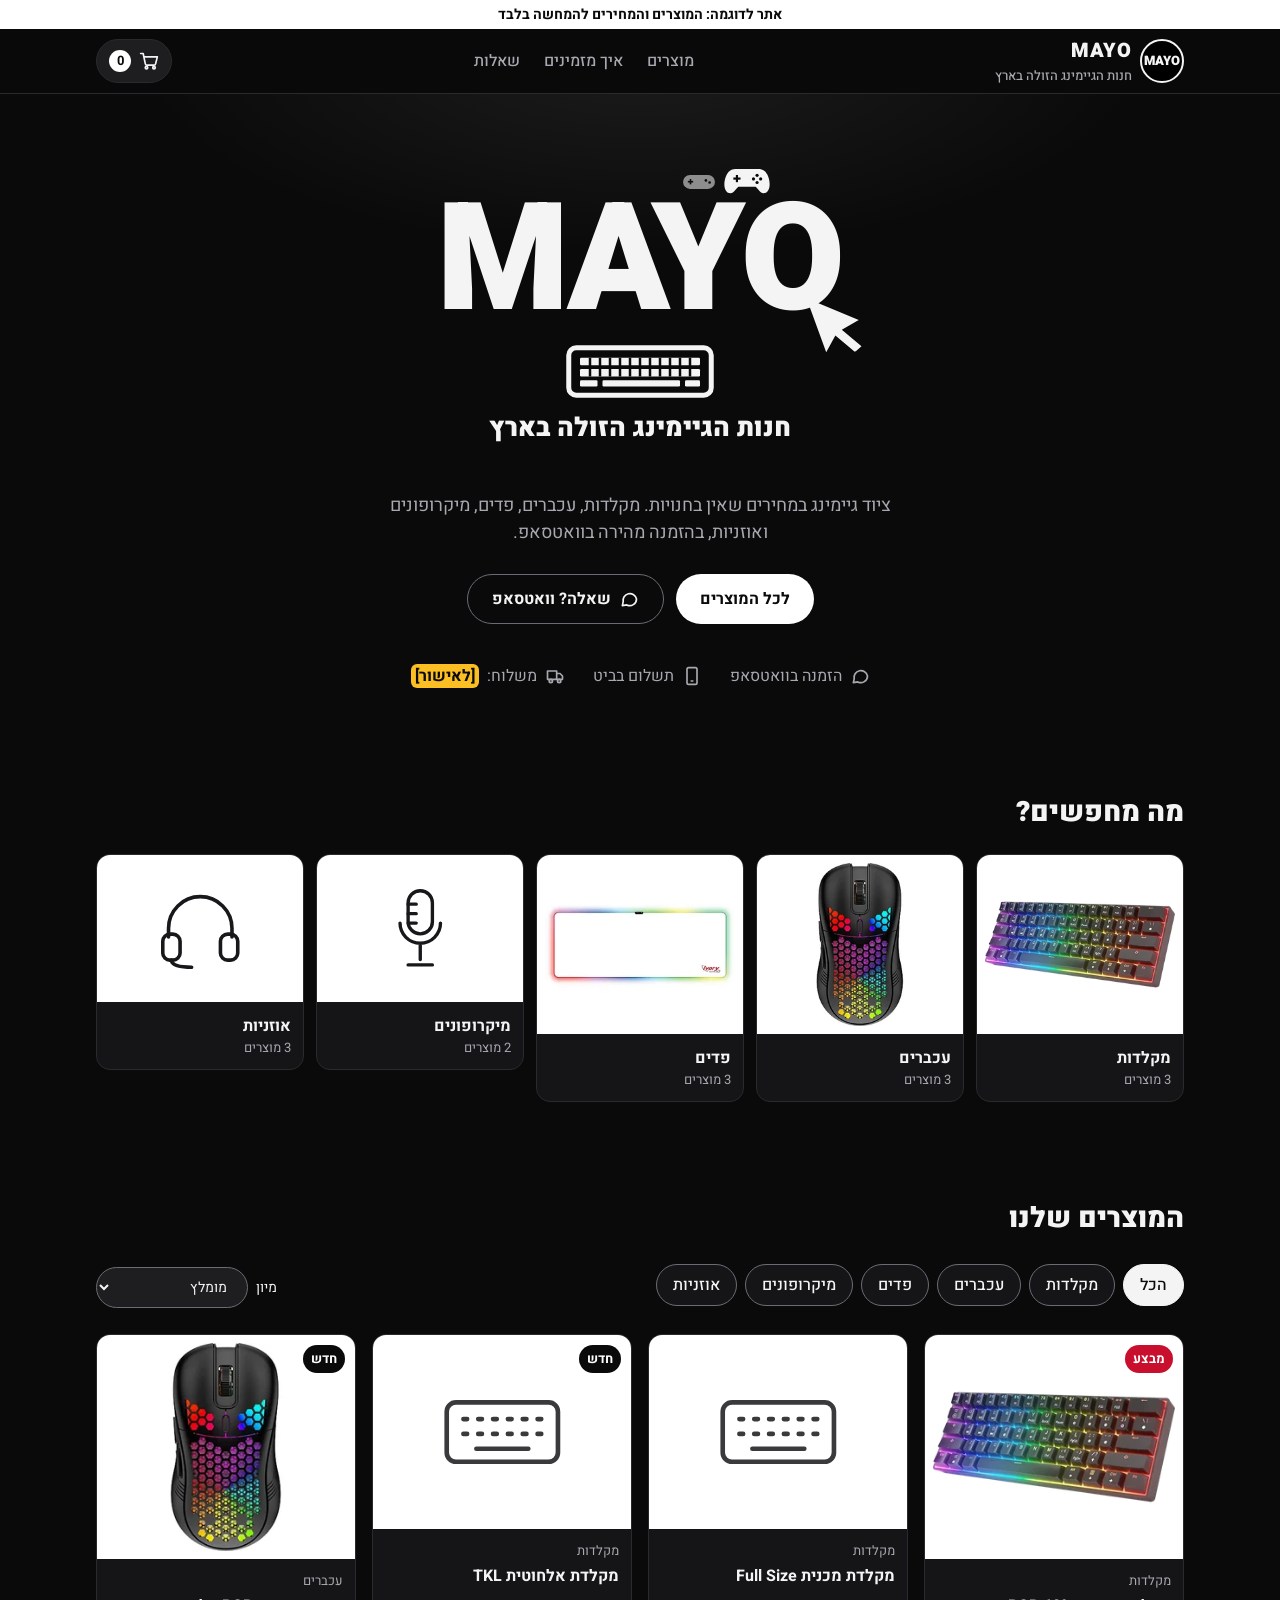
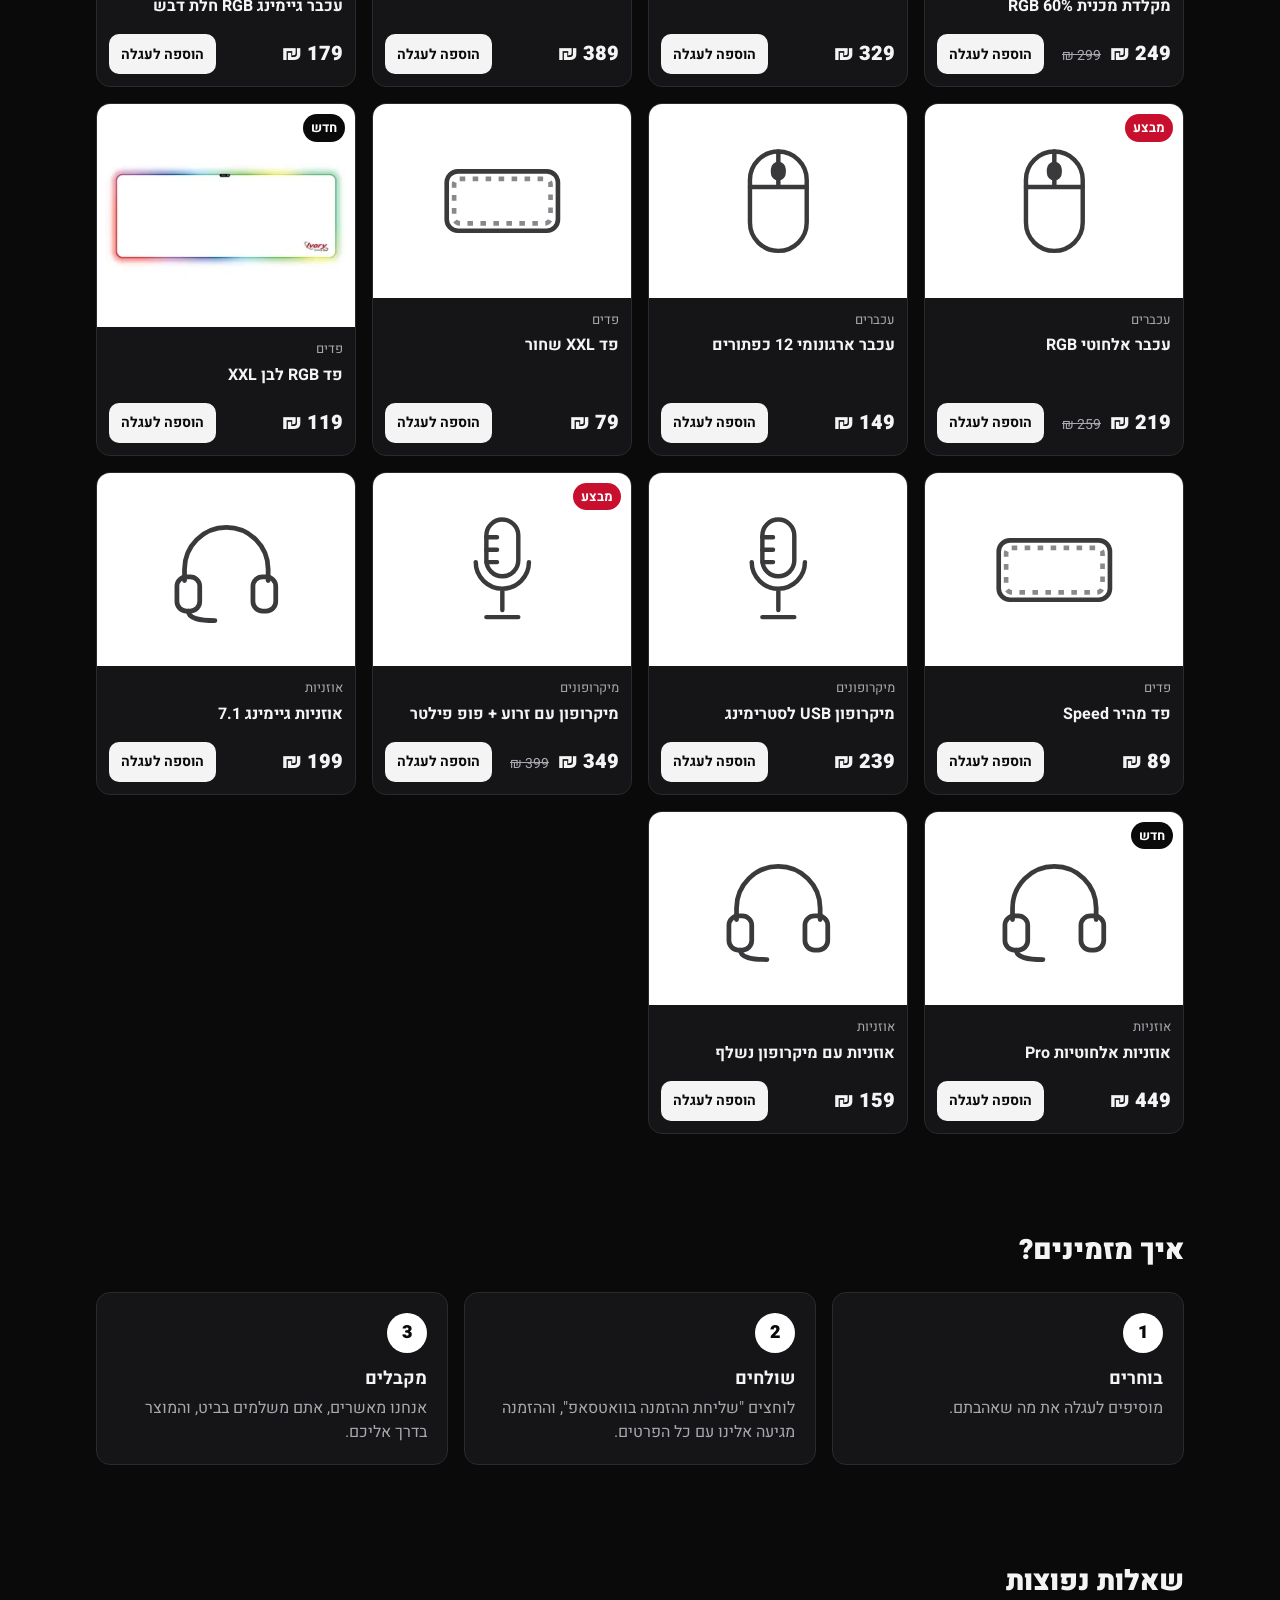
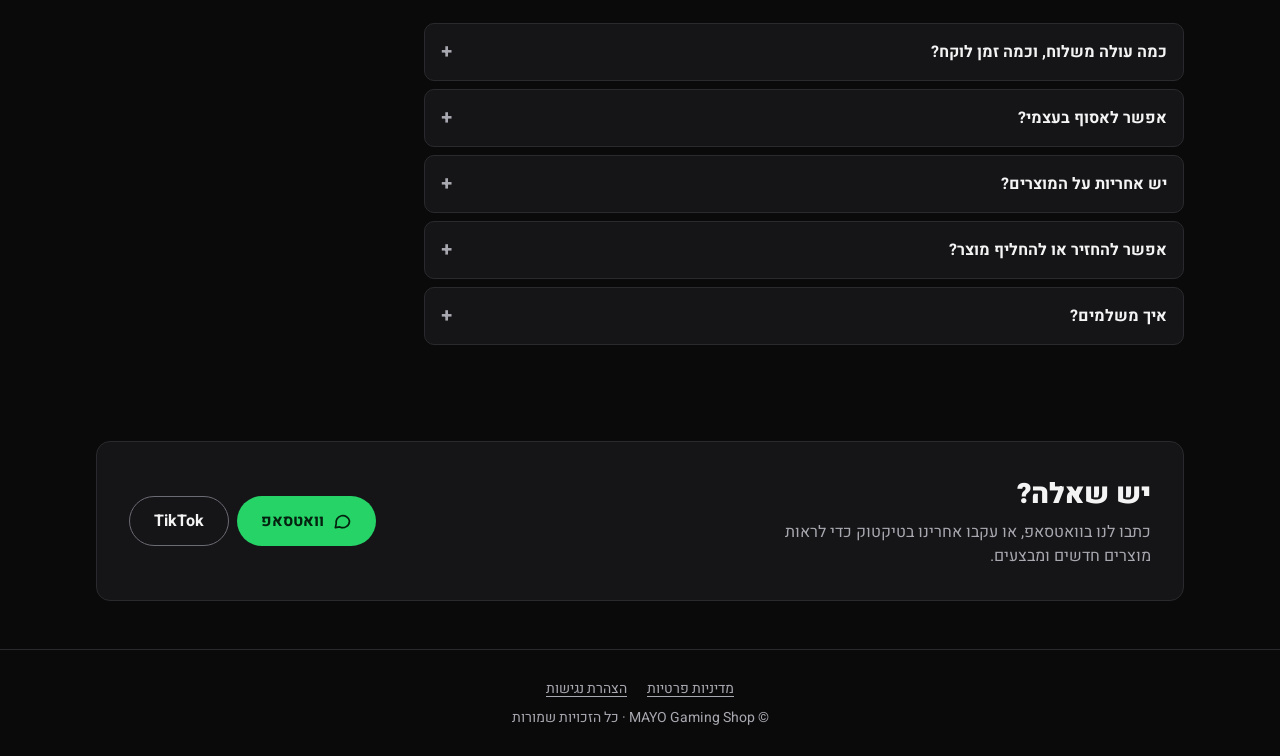
==== commit 84e290e0: "Rebuild landing page: categories, sorting, how-to-order and FAQ Following DESIGN.md: - Hero with two" ====
--- a/index.html
+++ b/index.html
@@ -48,8 +48,8 @@
     </a>
     <nav class="nav-links" aria-label="ראשי">
       <a href="#shop">מוצרים</a>
-      <a href="#about">עלינו</a>
-      <a href="#contact">צור קשר</a>
+      <a href="#how">איך מזמינים</a>
+      <a href="#faq">שאלות</a>
     </nav>
     <button class="cart-btn" id="cartBtn" aria-controls="drawer" aria-expanded="false" aria-haspopup="dialog">
       <svg class="ico" viewBox="0 0 24 24" fill="none" stroke="currentColor" stroke-width="2" stroke-linecap="round" stroke-linejoin="round" aria-hidden="true"><circle cx="9" cy="20" r="1.5"/><circle cx="18" cy="20" r="1.5"/><path d="M2 3h3l2.6 12.4a2 2 0 0 0 2 1.6h8.3a2 2 0 0 0 2-1.5L22 7H6"/></svg>
@@ -73,44 +73,106 @@
         <svg class="brand-kb" viewBox="0 0 120 44" fill="none" aria-hidden="true"><rect x="3" y="3" width="114" height="38" rx="6" stroke="currentColor" stroke-width="4"/><g fill="currentColor"><rect x="12" y="11" width="96" height="6" rx="1"/><rect x="12" y="20" width="96" height="6" rx="1"/><rect x="12" y="29" width="14" height="5" rx="1"/><rect x="30" y="29" width="62" height="5" rx="1"/><rect x="96" y="29" width="12" height="5" rx="1"/></g><g stroke="#0a0a0b" stroke-width="2"><path d="M20 11v15M28 11v15M36 11v15M44 11v15M52 11v15M60 11v15M68 11v15M76 11v15M84 11v15M92 11v15M100 11v15"/></g></svg>
         <span class="brand-slogan" aria-hidden="true">חנות הגיימינג הזולה בארץ</span>
       </h1>
-      <p>הסטאפ שלך מתחיל כאן: מקלדות, עכברים, פדים, מיקרופונים ואוזניות לגיימרים, במחירים שלא תמצאו בחנויות.</p>
-      <a href="#shop" class="btn">לכל המוצרים</a>
+      <p>ציוד גיימינג במחירים שאין בחנויות. מקלדות, עכברים, פדים, מיקרופונים ואוזניות, בהזמנה מהירה בוואטסאפ.</p>
+      <div class="hero-actions">
+        <a href="#shop" class="btn">לכל המוצרים</a>
+        <a class="btn ghost wa-link" href="#" target="_blank" rel="noopener"><svg class="ico" viewBox="0 0 24 24" fill="none" stroke="currentColor" stroke-width="2" stroke-linecap="round" stroke-linejoin="round" aria-hidden="true"><path d="M21 12a8 8 0 0 1-11.6 7.1L4 20l1-4.6A8 8 0 1 1 21 12z"/></svg>שאלה? וואטסאפ<span class="sr-only"> (נפתח בחלון חדש)</span></a>
+      </div>
       <ul class="perks">
-        <li><svg class="ico" viewBox="0 0 24 24" fill="none" stroke="currentColor" stroke-width="2" stroke-linecap="round" stroke-linejoin="round" aria-hidden="true"><path d="M3 6h11v10H3zM14 9h4l3 3v4h-7"/><circle cx="7" cy="18" r="2"/><circle cx="17" cy="18" r="2"/></svg>משלוח לכל הארץ</li>
+        <li><svg class="ico" viewBox="0 0 24 24" fill="none" stroke="currentColor" stroke-width="2" stroke-linecap="round" stroke-linejoin="round" aria-hidden="true"><path d="M21 12a8 8 0 0 1-11.6 7.1L4 20l1-4.6A8 8 0 1 1 21 12z"/></svg>הזמנה בוואטסאפ</li>
         <li><svg class="ico" viewBox="0 0 24 24" fill="none" stroke="currentColor" stroke-width="2" stroke-linecap="round" stroke-linejoin="round" aria-hidden="true"><rect x="6" y="2" width="12" height="20" rx="2"/><path d="M11 18h2"/></svg>תשלום בביט</li>
-        <li><svg class="ico" viewBox="0 0 24 24" fill="none" stroke="currentColor" stroke-width="2" stroke-linecap="round" stroke-linejoin="round" aria-hidden="true"><path d="M12 2l8 3v6c0 5-3.5 9-8 11-4.5-2-8-6-8-11V5z"/><path d="M9 12l2 2 4-4"/></svg>אחריות על כל מוצר</li>
+        <li><svg class="ico" viewBox="0 0 24 24" fill="none" stroke="currentColor" stroke-width="2" stroke-linecap="round" stroke-linejoin="round" aria-hidden="true"><path d="M3 6h11v10H3zM14 9h4l3 3v4h-7"/><circle cx="7" cy="18" r="2"/><circle cx="17" cy="18" r="2"/></svg>משלוח: <mark class="todo">[לאישור]</mark></li>
       </ul>
     </div>
   </div>
+
+  <section id="categories" aria-labelledby="catTitle">
+    <div class="wrap">
+      <h2 class="section-title" id="catTitle">מה מחפשים?</h2>
+      <ul class="cats" id="cats"></ul>
+    </div>
+  </section>
 
   <section id="shop" aria-labelledby="shopTitle">
     <div class="wrap">
       <h2 class="section-title" id="shopTitle">המוצרים שלנו</h2>
-      <div class="filters" id="filters" role="group" aria-label="סינון לפי קטגוריה"></div>
+      <div class="shop-bar">
+        <div class="filters" id="filters" role="group" aria-label="סינון לפי קטגוריה"></div>
+        <div class="sort">
+          <label for="sort">מיון</label>
+          <select id="sort">
+            <option value="default">מומלץ</option>
+            <option value="price-asc">מחיר: מהזול ליקר</option>
+            <option value="price-desc">מחיר: מהיקר לזול</option>
+          </select>
+        </div>
+      </div>
       <p class="sr-only" id="resultsStatus" role="status"></p>
       <ul class="grid" id="grid"></ul>
     </div>
   </section>
 
-  <section id="about" aria-labelledby="aboutTitle">
+  <section id="how" aria-labelledby="howTitle">
     <div class="wrap">
-      <h2 class="sr-only" id="aboutTitle">על החנות</h2>
-      <div class="about">
-        <div class="box">
-          <h3><svg class="ico" viewBox="0 0 24 24" fill="none" stroke="currentColor" stroke-width="2" stroke-linecap="round" stroke-linejoin="round" aria-hidden="true"><rect x="2" y="6" width="20" height="12" rx="6"/><path d="M6 12h4M8 10v4"/><circle cx="16" cy="11" r="1"/><circle cx="18" cy="13" r="1"/></svg>מי אנחנו</h3>
-          <p>MAYO Gaming Shop: גיימרים שמוכרים לגיימרים. אנחנו בוחרים רק ציוד שהיינו משתמשים בו בעצמנו.</p>
+      <h2 class="section-title" id="howTitle">איך מזמינים?</h2>
+      <ol class="steps">
+        <li class="step">
+          <span class="step-num" aria-hidden="true">1</span>
+          <h3>בוחרים</h3>
+          <p>מוסיפים לעגלה את מה שאהבתם.</p>
+        </li>
+        <li class="step">
+          <span class="step-num" aria-hidden="true">2</span>
+          <h3>שולחים</h3>
+          <p>לוחצים "שליחת ההזמנה בוואטסאפ", וההזמנה מגיעה אלינו עם כל הפרטים.</p>
+        </li>
+        <li class="step">
+          <span class="step-num" aria-hidden="true">3</span>
+          <h3>מקבלים</h3>
+          <p>אנחנו מאשרים, אתם משלמים בביט, והמוצר בדרך אליכם.</p>
+        </li>
+      </ol>
+    </div>
+  </section>
+
+  <section id="faq" aria-labelledby="faqTitle">
+    <div class="wrap faq-wrap">
+      <h2 class="section-title" id="faqTitle">שאלות נפוצות</h2>
+      <div class="faq">
+        <details>
+          <summary>כמה עולה משלוח, וכמה זמן לוקח?</summary>
+          <p><mark class="todo">[לאישור]</mark> מחיר המשלוח וזמן ההגעה.</p>
+        </details>
+        <details>
+          <summary>אפשר לאסוף בעצמי?</summary>
+          <p><mark class="todo">[לאישור]</mark> האם יש איסוף עצמי, ומאיפה.</p>
+        </details>
+        <details>
+          <summary>יש אחריות על המוצרים?</summary>
+          <p><mark class="todo">[לאישור]</mark> האם יש אחריות, ולכמה זמן.</p>
+        </details>
+        <details>
+          <summary>אפשר להחזיר או להחליף מוצר?</summary>
+          <p><mark class="todo">[לאישור]</mark> מדיניות ההחזרות וההחלפות.</p>
+        </details>
+        <details>
+          <summary>איך משלמים?</summary>
+          <p>בביט. אחרי ששולחים את ההזמנה בוואטסאפ, אנחנו מאשרים שהמוצרים במלאי ושולחים את הסכום לתשלום.</p>
+        </details>
+      </div>
+    </div>
+  </section>
+
+  <section id="contact" aria-labelledby="contactTitle">
+    <div class="wrap">
+      <div class="contact">
+        <div>
+          <h2 class="section-title" id="contactTitle">יש שאלה?</h2>
+          <p>כתבו לנו בוואטסאפ, או עקבו אחרינו בטיקטוק כדי לראות מוצרים חדשים ומבצעים.</p>
         </div>
-        <div class="box">
-          <h3><svg class="ico" viewBox="0 0 24 24" fill="none" stroke="currentColor" stroke-width="2" stroke-linecap="round" stroke-linejoin="round" aria-hidden="true"><path d="M3 6h11v10H3zM14 9h4l3 3v4h-7"/><circle cx="7" cy="18" r="2"/><circle cx="17" cy="18" r="2"/></svg>משלוחים</h3>
-          <p>משלוח עד הבית תוך 3–5 ימי עסקים. איסוף עצמי בתיאום מראש.</p>
-        </div>
-        <div class="box" id="contact">
-          <h3><svg class="ico" viewBox="0 0 24 24" fill="none" stroke="currentColor" stroke-width="2" stroke-linecap="round" stroke-linejoin="round" aria-hidden="true"><path d="M21 12a8 8 0 0 1-11.6 7.1L4 20l1-4.6A8 8 0 1 1 21 12z"/></svg>צור קשר</h3>
-          <p>שאלה על מוצר? דברו איתנו.</p>
-          <div class="socials">
-            <a class="btn wa" id="waLink" href="#" target="_blank" rel="noopener">וואטסאפ<span class="sr-only"> (נפתח בחלון חדש)</span></a>
-            <a class="btn ghost" href="https://www.tiktok.com/@mayo_gaming_shop" target="_blank" rel="noopener">TikTok<span class="sr-only"> (נפתח בחלון חדש)</span></a>
-          </div>
+        <div class="socials">
+          <a class="btn wa wa-link" href="#" target="_blank" rel="noopener"><svg class="ico" viewBox="0 0 24 24" fill="none" stroke="currentColor" stroke-width="2" stroke-linecap="round" stroke-linejoin="round" aria-hidden="true"><path d="M21 12a8 8 0 0 1-11.6 7.1L4 20l1-4.6A8 8 0 1 1 21 12z"/></svg>וואטסאפ<span class="sr-only"> (נפתח בחלון חדש)</span></a>
+          <a class="btn ghost" href="https://www.tiktok.com/@mayo_gaming_shop" target="_blank" rel="noopener">TikTok<span class="sr-only"> (נפתח בחלון חדש)</span></a>
         </div>
       </div>
     </div>
@@ -209,6 +271,7 @@
   const catName = (id) => CATEGORIES.find(c => c.id === id).name;
 
   let filter = 'all';
+  let sort = 'default';
 
   // Keep only products that still exist, so a stale saved cart can't break the page
   let cart = {};
@@ -226,8 +289,25 @@
     ).join('');
   }
 
+  function renderCats() {
+    $('#cats').innerHTML = CATEGORIES.filter(c => c.id !== 'all').map(c => {
+      const items = PRODUCTS.filter(p => p.cat === c.id);
+      const withImg = items.find(p => p.img);
+      return `
+        <li>
+          <button class="cat" type="button" data-goto="${c.id}">
+            <span class="cat-thumb">${withImg ? `<img src="${esc(withImg.img.replace('.webp', '-280.webp'))}" alt="" width="280" height="240" loading="lazy" decoding="async">` : ICONS[c.id]}</span>
+            <span class="cat-name">${c.name}</span>
+            <span class="cat-count">${items.length} מוצרים</span>
+          </button>
+        </li>`;
+    }).join('');
+  }
+
   function renderGrid() {
     const list = PRODUCTS.filter(p => filter === 'all' || p.cat === filter);
+    if (sort === 'price-asc') list.sort((a, b) => a.price - b.price);
+    if (sort === 'price-desc') list.sort((a, b) => b.price - a.price);
     $('#grid').innerHTML = list.map(p => `
       <li>
         <article class="card">
@@ -315,6 +395,12 @@
   document.addEventListener('click', (e) => {
     const t = e.target.closest('button');
     if (!t) return;
+    if (t.dataset.goto) {
+      filter = t.dataset.goto;
+      renderFilters(); renderGrid();
+      $('#shop').scrollIntoView({ behavior: matchMedia('(prefers-reduced-motion: reduce)').matches ? 'auto' : 'smooth' });
+      $(`[data-cat="${filter}"]`).focus({ preventScroll: true });
+    }
     if (t.dataset.cat) {
       filter = t.dataset.cat;
       renderFilters(); renderGrid();
@@ -342,7 +428,8 @@
   cartBtn.onclick = () => openCart(true);
   $('#closeCart').onclick = () => openCart(false);
   $('#overlay').onclick = () => openCart(false);
-  $('#waLink').href = `https://wa.me/${WHATSAPP_NUMBER}`;
+  document.querySelectorAll('.wa-link').forEach(a => { a.href = `https://wa.me/${WHATSAPP_NUMBER}`; });
+  $('#sort').onchange = (e) => { sort = e.target.value; renderGrid(); };
 
   function showError(msg, field) {
     $('#formError').textContent = msg;
@@ -385,6 +472,7 @@
     else window.location.href = url;
   };
 
+  renderCats();
   renderFilters();
   renderGrid();
   renderCart();
--- a/styles.css
+++ b/styles.css
@@ -16,37 +16,85 @@
 }
 
 :root {
-  --bg: #0a0a0b;
-  --surface: #151517;
-  --surface-2: #1e1e21;
-  --line: #2a2a2e;
-  --line-strong: #6b6b74;
-  --text: #f4f4f5;
-  --muted: #a8a8b0;
-  --accent: #ffffff;
-  --accent-ink: #0a0a0b;
-  --sale: #c8102e;
-  --error: #ff8a9b;
-  --wa: #25d366;
+  /* Color: neutrals (dark-only site) */
+  --bg: #0a0a0b;          /* page background */
+  --surface: #151517;     /* cards, drawer, boxes */
+  --surface-2: #1e1e21;   /* inputs, quantity stepper, hover fills */
+  --line: #2a2a2e;        /* dividers and card borders */
+  --line-strong: #6b6b74; /* borders of controls (chips, inputs, ghost buttons) */
+  --text: #f4f4f5;        /* body text and headings */
+  --muted: #a8a8b0;       /* secondary text, prices before discount */
+
+  /* Color: actions and status */
+  --primary: #ffffff;     /* primary buttons, active chip, cart count */
+  --primary-ink: #0a0a0b; /* text on primary */
+  --primary-hover: #d4d4d8;
+  --wa: #25d366;          /* WhatsApp actions only */
   --wa-ink: #04210f;
-  --radius: 14px;
+  --sale: #c8102e;        /* "sale" tag background */
+  --success: #4ade80;
+  --warning: #fbbf24;
+  --error: #ff8a9b;       /* form errors, invalid borders */
+
+  /* Color: product stage */
+  --stage: #ffffff;       /* behind product photos */
+  --stage-ink: #18181b;   /* placeholder product icons */
+
+  /* Typography */
+  --font: "Heebo", system-ui, sans-serif;
+  --font-display: "Arial Black", "Heebo", sans-serif; /* MAYO wordmark only */
+  --text-xs: 13px;
+  --text-sm: 14px;
+  --text-base: 16px;
+  --text-lg: 18px;
+  --text-xl: 20px;
+  --text-2xl: 28px;
+  --text-3xl: clamp(28px, 5vw, 40px);
+  --leading-tight: 1.1;
+  --leading: 1.5;
+
+  /* Spacing (4px based) */
+  --space-1: 4px;
+  --space-2: 8px;
+  --space-3: 12px;
+  --space-4: 16px;
+  --space-5: 20px;
+  --space-6: 24px;
+  --space-7: 28px;
+  --space-8: 32px;
+  --space-10: 40px;
+  --space-12: 48px;
+  --space-14: 56px;
+  --space-16: 64px;
+  --space-18: 72px;
+  --content: 1120px;
+  --content-text: 760px;
+  --header-offset: 112px; /* sticky header height, for anchor jumps */
+
+  /* Shape and depth */
+  --radius-sm: 6px;
+  --radius-md: 10px;
+  --radius-lg: 14px;
+  --radius-pill: 999px;
+  --shadow-lift: 0 8px 24px rgba(255,255,255,.18);
+  --shadow-lift-wa: 0 8px 24px rgba(37,211,102,.3);
 }
 * { box-sizing: border-box; margin: 0; padding: 0; }
 html { scroll-behavior: smooth; }
 body {
-  font-family: "Heebo", system-ui, sans-serif;
+  font-family: var(--font);
   background: var(--bg);
   color: var(--text);
-  line-height: 1.5;
+  line-height: var(--leading);
 }
 a { color: inherit; text-decoration: none; }
 button { font: inherit; cursor: pointer; border: 0; background: none; color: inherit; }
 img, svg { display: block; }
-.wrap { max-width: 1120px; margin: 0 auto; padding: 0 16px; }
+.wrap { max-width: var(--content); margin: 0 auto; padding: 0 var(--space-4); }
 .ico { width: 20px; height: 20px; flex: none; }
 
 /* Accessibility helpers */
-:focus-visible { outline: 3px solid #fff; outline-offset: 3px; border-radius: 6px; }
+:focus-visible { outline: 3px solid #fff; outline-offset: 3px; border-radius: var(--radius-sm); }
 .thumb :focus-visible, .btn:focus-visible { outline-color: #fff; box-shadow: 0 0 0 6px #000; }
 .sr-only {
   position: absolute; width: 1px; height: 1px; padding: 0; margin: -1px;
@@ -54,15 +102,15 @@
 }
 .skip {
   position: absolute; top: 8px; right: 8px; z-index: 100;
-  background: #fff; color: #000; font-weight: 700; padding: 10px 16px; border-radius: 10px;
+  background: var(--stage); color: #000; font-weight: 700; padding: var(--space-2) var(--space-4); border-radius: var(--radius-md);
   transform: translateY(-200%);
 }
 .skip:focus { transform: none; }
 
 /* Demo banner */
 .demo-bar {
-  background: var(--accent); color: var(--accent-ink);
-  text-align: center; font-size: 14px; font-weight: 700; padding: 6px 16px;
+  background: var(--primary); color: var(--primary-ink);
+  text-align: center; font-size: var(--text-sm); font-weight: 700; padding: var(--space-1) var(--space-4);
 }
 
 /* Header */
@@ -72,31 +120,31 @@
   backdrop-filter: blur(10px);
   border-bottom: 1px solid var(--line);
 }
-.nav { display: flex; align-items: center; justify-content: space-between; height: 64px; gap: 12px; }
-.logo { display: flex; align-items: center; gap: 10px; font-weight: 900; font-size: 22px; letter-spacing: 1px; }
+.nav { display: flex; align-items: center; justify-content: space-between; height: 64px; gap: var(--space-3); }
+.logo { display: flex; align-items: center; gap: var(--space-2); font-weight: 900; font-size: var(--text-xl); letter-spacing: 1px; }
 .logo-badge {
   width: 44px; height: 44px; border-radius: 50%;
   background: #000; border: 2px solid var(--text);
-  display: grid; place-items: center; font-size: 12px; font-weight: 900; letter-spacing: 0;
-}
-.logo small { display: block; font-size: 12px; font-weight: 500; color: var(--muted); letter-spacing: 0; }
-.nav-links { display: flex; gap: 24px; color: var(--muted); font-weight: 500; }
+  display: grid; place-items: center; font-size: var(--text-xs); font-weight: 900; letter-spacing: 0;
+}
+.logo small { display: block; font-size: var(--text-xs); font-weight: 500; color: var(--muted); letter-spacing: 0; }
+.nav-links { display: flex; gap: var(--space-6); color: var(--muted); font-weight: 500; }
 .nav-links a:hover { color: var(--text); }
 .cart-btn {
-  display: flex; align-items: center; gap: 8px;
+  display: flex; align-items: center; gap: var(--space-2);
   background: var(--surface-2); border: 1px solid var(--line);
-  padding: 8px 14px; border-radius: 999px; font-weight: 700; min-height: 44px;
+  padding: var(--space-2) var(--space-3); border-radius: var(--radius-pill); font-weight: 700; min-height: 44px;
 }
 .cart-count {
-  background: var(--accent); color: var(--accent-ink);
-  min-width: 22px; height: 22px; border-radius: 999px;
-  display: grid; place-items: center; font-size: 13px; padding: 0 6px;
+  background: var(--primary); color: var(--primary-ink);
+  min-width: 22px; height: 22px; border-radius: var(--radius-pill);
+  display: grid; place-items: center; font-size: var(--text-xs); padding: 0 var(--space-1);
 }
 .cart-btn.bump { animation: bump .3s ease; }
 @keyframes bump { 50% { transform: scale(1.12); } }
 
 /* Hero logo, recreated from the shop's logo */
-.hero { padding: 72px 0 56px; text-align: center; position: relative; overflow: hidden; }
+.hero { padding: var(--space-18) 0 var(--space-14); text-align: center; position: relative; overflow: hidden; }
 .hero::before {
   content: ""; position: absolute; inset: -40% 10% auto; height: 420px;
   background: radial-gradient(closest-side, rgba(255,255,255,.08), transparent);
@@ -107,75 +155,133 @@
 .brand-pads svg { width: 46px; }
 .brand-pads svg + svg { width: 34px; opacity: .55; }
 .brand-word {
-  font-family: "Arial Black", "Heebo", sans-serif; font-weight: 900;
+  font-family: var(--font-display); font-weight: 900;
   font-size: clamp(64px, 16vw, 150px); line-height: .9; letter-spacing: -2px;
   direction: ltr; position: relative;
 }
 .brand-cursor { position: absolute; width: .32em; bottom: -.18em; right: -.12em; transform: rotate(-20deg); }
 .brand-kb { width: clamp(90px, 20vw, 150px); margin-top: 14px; color: var(--text); }
 .brand-slogan { font-weight: 900; font-size: clamp(18px, 3.6vw, 26px); margin-top: 10px; }
-.hero p { color: var(--muted); font-size: 18px; margin: 16px auto 28px; max-width: 520px; position: relative; }
+.hero p { color: var(--muted); font-size: var(--text-lg); margin: var(--space-4) auto var(--space-7); max-width: 520px; position: relative; }
 .btn {
-  display: inline-flex; align-items: center; justify-content: center; gap: 8px;
-  background: var(--accent); color: var(--accent-ink);
-  font-weight: 700; padding: 12px 26px; border-radius: 999px; min-height: 44px;
+  display: inline-flex; align-items: center; justify-content: center; gap: var(--space-2);
+  background: var(--primary); color: var(--primary-ink);
+  font-weight: 700; padding: var(--space-3) var(--space-6); border-radius: var(--radius-pill); min-height: 44px;
   transition: transform .15s, box-shadow .15s;
 }
-.btn:hover { transform: translateY(-2px); box-shadow: 0 8px 24px rgba(255,255,255,.18); }
+.btn:hover { transform: translateY(-2px); box-shadow: var(--shadow-lift); }
 .btn.ghost { background: transparent; color: var(--text); border: 1px solid var(--line-strong); }
 .btn.wa { background: var(--wa); color: var(--wa-ink); }
-.btn.wa:hover { box-shadow: 0 8px 24px rgba(37,211,102,.3); }
-.perks { display: flex; justify-content: center; flex-wrap: wrap; gap: 10px 28px; margin-top: 40px; color: var(--muted); font-size: 15px; position: relative; list-style: none; }
-.perks li { display: flex; align-items: center; gap: 8px; }
+.btn.wa:hover { box-shadow: var(--shadow-lift-wa); }
+.perks { display: flex; justify-content: center; flex-wrap: wrap; gap: var(--space-2) var(--space-7); margin-top: var(--space-10); color: var(--muted); font-size: var(--text-base); position: relative; list-style: none; }
+.perks li { display: flex; align-items: center; gap: var(--space-2); }
 
 /* Shop */
-section { padding: 48px 0; scroll-margin-top: 100px; }
-#contact { scroll-margin-top: 120px; }
-.section-title { font-size: 28px; font-weight: 900; margin-bottom: 20px; }
-.filters { display: flex; gap: 8px; overflow-x: auto; padding: 4px 4px 8px; margin: 0 -4px 20px; scrollbar-width: none; }
+section { padding: var(--space-12) 0; scroll-margin-top: var(--header-offset); }
+#contact { scroll-margin-top: var(--header-offset); }
+.section-title { font-size: var(--text-2xl); font-weight: 900; margin-bottom: var(--space-5); }
+.filters { display: flex; gap: var(--space-2); overflow-x: auto; padding: var(--space-1) var(--space-1) var(--space-2); margin: 0 calc(-1 * var(--space-1)) var(--space-5); scrollbar-width: none; }
 .filters::-webkit-scrollbar { display: none; }
 .chip {
-  flex: none; padding: 8px 16px; border-radius: 999px; min-height: 40px;
+  flex: none; padding: var(--space-2) var(--space-4); border-radius: var(--radius-pill); min-height: 40px;
   background: var(--surface); border: 1px solid var(--line-strong); color: var(--text); font-weight: 500;
 }
 .chip[aria-pressed="true"] { background: var(--text); color: var(--bg); border-color: var(--text); }
-.grid { display: grid; grid-template-columns: repeat(auto-fill, minmax(220px, 1fr)); gap: 16px; list-style: none; }
+.grid { display: grid; grid-template-columns: repeat(auto-fill, minmax(220px, 1fr)); gap: var(--space-4); list-style: none; }
 .card {
-  background: var(--surface); border: 1px solid var(--line); border-radius: var(--radius);
+  background: var(--surface); border: 1px solid var(--line); border-radius: var(--radius-lg);
   overflow: hidden; display: flex; flex-direction: column; height: 100%;
   transition: border-color .2s, transform .2s;
 }
 .card:hover { border-color: #3d3d44; transform: translateY(-3px); }
-.thumb { aspect-ratio: 4/3; display: grid; place-items: center; position: relative; background: #fff; }
-.thumb svg { width: 46%; max-height: 55%; color: #18181b; opacity: .85; }
-.thumb img { width: 100%; height: 100%; object-fit: contain; padding: 8px; }
+.thumb { aspect-ratio: 4/3; display: grid; place-items: center; position: relative; background: var(--stage); }
+.thumb svg { width: 46%; max-height: 55%; color: var(--stage-ink); opacity: .85; }
+.thumb img { width: 100%; height: 100%; object-fit: contain; padding: var(--space-2); }
 .tag {
   position: absolute; top: 10px; right: 10px;
-  background: var(--sale); color: #fff; font-size: 12px; font-weight: 700;
-  padding: 3px 10px; border-radius: 999px;
+  background: var(--sale); color: #fff; font-size: var(--text-xs); font-weight: 700;
+  padding: var(--space-1) var(--space-2); border-radius: var(--radius-pill);
 }
 .tag.new { background: #0a0a0b; }
-.card-body { padding: 14px; display: flex; flex-direction: column; gap: 4px; flex: 1; }
-.card-cat { color: var(--muted); font-size: 13px; }
-.card-name { font-weight: 700; font-size: 16px; }
-.card-foot { display: flex; align-items: center; justify-content: space-between; gap: 8px; margin-top: auto; padding-top: 10px; }
-.price { font-weight: 900; font-size: 20px; }
-.price s { display: inline-block; color: var(--muted); font-weight: 400; font-size: 14px; margin-inline-start: 6px; }
+.card-body { padding: var(--space-3); display: flex; flex-direction: column; gap: var(--space-1); flex: 1; }
+.card-cat { color: var(--muted); font-size: var(--text-xs); }
+.card-name { font-weight: 700; font-size: var(--text-base); }
+.card-foot { display: flex; align-items: center; justify-content: space-between; gap: var(--space-2); margin-top: auto; padding-top: var(--space-3); }
+.price { font-weight: 900; font-size: var(--text-xl); }
+.price s { display: inline-block; color: var(--muted); font-weight: 400; font-size: var(--text-sm); margin-inline-start: var(--space-1); }
 .add {
   background: var(--text); color: var(--bg); font-weight: 700;
-  padding: 8px 14px; border-radius: 10px; font-size: 14px; min-height: 40px;
-}
-.add:hover { background: #d4d4d8; }
-
-/* About / contact */
-.about { display: grid; grid-template-columns: repeat(auto-fit, minmax(240px, 1fr)); gap: 16px; }
-.box { background: var(--surface); border: 1px solid var(--line); border-radius: var(--radius); padding: 22px; }
-.box h3 { display: flex; align-items: center; gap: 8px; font-size: 18px; margin-bottom: 6px; }
-.box p { color: var(--muted); }
-.socials { display: flex; flex-wrap: wrap; gap: 10px; margin-top: 14px; }
-
-footer { border-top: 1px solid var(--line); padding: 28px 0; color: var(--muted); text-align: center; font-size: 14px; }
-footer nav { display: flex; justify-content: center; flex-wrap: wrap; gap: 8px 20px; margin-bottom: 10px; }
+  padding: var(--space-2) var(--space-3); border-radius: var(--radius-md); font-size: var(--text-sm); min-height: 40px;
+}
+.add:hover { background: var(--primary-hover); }
+
+/* Placeholder for facts the shop still needs to confirm */
+.todo {
+  background: var(--warning); color: var(--primary-ink); font-weight: 700;
+  padding: 0 var(--space-1); border-radius: var(--radius-sm);
+}
+
+.hero-actions { display: flex; justify-content: center; flex-wrap: wrap; gap: var(--space-3); position: relative; }
+
+/* Categories */
+.cats { display: grid; grid-template-columns: repeat(5, 1fr); gap: var(--space-3); list-style: none; }
+.cat {
+  width: 100%; display: flex; flex-direction: column; align-items: stretch; text-align: start;
+  background: var(--surface); border: 1px solid var(--line); border-radius: var(--radius-lg); overflow: hidden;
+  transition: border-color .2s, transform .2s;
+}
+.cat:hover { border-color: var(--line-strong); transform: translateY(-3px); }
+.cat-thumb { aspect-ratio: 7/5; display: grid; place-items: center; background: var(--stage); }
+.cat-thumb img { width: 100%; height: 100%; object-fit: contain; padding: var(--space-2); }
+.cat-thumb svg { width: 42%; max-height: 55%; color: var(--stage-ink); }
+.cat-name { font-weight: 700; font-size: var(--text-base); padding: var(--space-3) var(--space-3) 0; }
+.cat-count { color: var(--muted); font-size: var(--text-xs); padding: 0 var(--space-3) var(--space-3); }
+
+/* Shop toolbar */
+.shop-bar { display: flex; align-items: center; justify-content: space-between; gap: var(--space-3); margin-bottom: var(--space-5); flex-wrap: wrap; }
+.shop-bar .filters { margin-bottom: 0; flex: 1 1 auto; min-width: 0; }
+.sort { display: flex; align-items: center; gap: var(--space-2); font-size: var(--text-sm); }
+.sort select {
+  font: inherit; color: var(--text); background: var(--surface-2);
+  border: 1px solid var(--line-strong); border-radius: var(--radius-pill);
+  padding: var(--space-2) var(--space-4); min-height: 40px;
+}
+
+/* How to order */
+.steps { display: grid; grid-template-columns: repeat(3, 1fr); gap: var(--space-4); list-style: none; counter-reset: none; }
+.step { background: var(--surface); border: 1px solid var(--line); border-radius: var(--radius-lg); padding: var(--space-5); }
+.step-num {
+  width: 40px; height: 40px; border-radius: var(--radius-pill); display: grid; place-items: center;
+  background: var(--primary); color: var(--primary-ink); font-weight: 900; font-size: var(--text-lg);
+  margin-bottom: var(--space-3);
+}
+.step h3 { font-size: var(--text-lg); margin-bottom: var(--space-1); }
+.step p { color: var(--muted); }
+
+/* FAQ */
+.faq-wrap .faq { max-width: var(--content-text); }
+.faq { display: flex; flex-direction: column; gap: var(--space-2); }
+.faq details { background: var(--surface); border: 1px solid var(--line); border-radius: var(--radius-md); }
+.faq summary {
+  cursor: pointer; list-style: none; font-weight: 700; padding: var(--space-4);
+  display: flex; justify-content: space-between; align-items: center; gap: var(--space-3); min-height: 44px;
+}
+.faq summary::-webkit-details-marker { display: none; }
+.faq summary::after { content: "+"; font-size: var(--text-xl); color: var(--muted); line-height: 1; }
+.faq details[open] summary::after { content: "−"; }
+.faq details p { color: var(--muted); padding: 0 var(--space-4) var(--space-4); }
+
+/* Contact */
+.contact {
+  display: flex; align-items: center; justify-content: space-between; gap: var(--space-6); flex-wrap: wrap;
+  background: var(--surface); border: 1px solid var(--line); border-radius: var(--radius-lg); padding: var(--space-8);
+}
+.contact .section-title { margin-bottom: var(--space-1); }
+.contact p { color: var(--muted); max-width: 46ch; }
+.socials { display: flex; flex-wrap: wrap; gap: var(--space-2); }
+
+footer { border-top: 1px solid var(--line); padding: var(--space-7) 0; color: var(--muted); text-align: center; font-size: var(--text-sm); }
+footer nav { display: flex; justify-content: center; flex-wrap: wrap; gap: var(--space-2) var(--space-5); margin-bottom: var(--space-2); }
 footer a { text-decoration: underline; text-underline-offset: 3px; }
 footer a:hover { color: var(--text); }
 
@@ -190,68 +296,84 @@
   display: flex; flex-direction: column;
 }
 .drawer.open { transform: none; visibility: visible; transition: transform .3s ease; }
-.drawer-head { display: flex; justify-content: space-between; align-items: center; padding: 14px 16px; border-bottom: 1px solid var(--line); }
-.drawer-head h2 { font-size: 20px; }
-.close { width: 44px; height: 44px; display: grid; place-items: center; border-radius: 10px; color: var(--muted); }
+.drawer-head { display: flex; justify-content: space-between; align-items: center; padding: var(--space-3) var(--space-4); border-bottom: 1px solid var(--line); }
+.drawer-head h2 { font-size: var(--text-xl); }
+.close { width: 44px; height: 44px; display: grid; place-items: center; border-radius: var(--radius-md); color: var(--muted); }
 .close:hover { background: var(--surface-2); color: var(--text); }
-.items { flex: 1; overflow-y: auto; padding: 8px 16px; list-style: none; }
-.item { display: flex; gap: 12px; align-items: center; padding: 12px 0; border-bottom: 1px solid var(--line); }
-.item-thumb { width: 56px; height: 56px; border-radius: 10px; background: #fff; display: grid; place-items: center; flex: none; overflow: hidden; }
-.item-thumb svg { width: 60%; color: #18181b; }
-.item-thumb img { width: 100%; height: 100%; object-fit: contain; padding: 3px; }
+.items { flex: 1; overflow-y: auto; padding: var(--space-2) var(--space-4); list-style: none; }
+.item { display: flex; gap: var(--space-3); align-items: center; padding: var(--space-3) 0; border-bottom: 1px solid var(--line); }
+.item-thumb { width: 56px; height: 56px; border-radius: var(--radius-md); background: var(--stage); display: grid; place-items: center; flex: none; overflow: hidden; }
+.item-thumb svg { width: 60%; color: var(--stage-ink); }
+.item-thumb img { width: 100%; height: 100%; object-fit: contain; padding: var(--space-1); }
 .item-info { flex: 1; min-width: 0; }
-.item-name { font-weight: 700; font-size: 15px; }
-.item-price { color: var(--muted); font-size: 14px; }
-.qty { display: flex; align-items: center; gap: 4px; background: var(--surface-2); border-radius: 8px; padding: 2px; }
-.qty button { width: 36px; height: 36px; border-radius: 6px; font-weight: 700; font-size: 18px; }
+.item-name { font-weight: 700; font-size: var(--text-base); }
+.item-price { color: var(--muted); font-size: var(--text-sm); }
+.qty { display: flex; align-items: center; gap: var(--space-1); background: var(--surface-2); border-radius: var(--radius-md); padding: var(--space-1); }
+.qty button { width: 36px; height: 36px; border-radius: var(--radius-sm); font-weight: 700; font-size: var(--text-lg); }
 .qty button:hover { background: var(--line); }
 .qty span { min-width: 20px; text-align: center; }
-.empty { text-align: center; color: var(--muted); padding: 48px 0; }
-.drawer-foot { padding: 16px; border-top: 1px solid var(--line); display: flex; flex-direction: column; gap: 12px; }
-.total { display: flex; justify-content: space-between; font-size: 18px; font-weight: 700; }
+.empty { text-align: center; color: var(--muted); padding: var(--space-12) 0; }
+.drawer-foot { padding: var(--space-4); border-top: 1px solid var(--line); display: flex; flex-direction: column; gap: var(--space-3); }
+.total { display: flex; justify-content: space-between; font-size: var(--text-lg); font-weight: 700; }
 .drawer-foot .btn { width: 100%; }
 
 /* Order form */
-.order-form { display: flex; flex-direction: column; gap: 10px; }
-.field { display: flex; flex-direction: column; gap: 4px; }
-.field label { font-size: 14px; font-weight: 500; }
+.order-form { display: flex; flex-direction: column; gap: var(--space-2); }
+.field { display: flex; flex-direction: column; gap: var(--space-1); }
+.field label { font-size: var(--text-sm); font-weight: 500; }
 .field input {
   width: 100%; font: inherit; color: var(--text);
-  background: var(--surface-2); border: 1px solid var(--line-strong); border-radius: 10px;
-  padding: 10px 12px; min-height: 44px;
+  background: var(--surface-2); border: 1px solid var(--line-strong); border-radius: var(--radius-md);
+  padding: var(--space-2) var(--space-3); min-height: 44px;
 }
 .field input:focus-visible { outline: 2px solid #fff; outline-offset: 1px; }
 .field input[aria-invalid="true"] { border-color: var(--error); }
 .hp { position: absolute; left: -10000px; width: 1px; height: 1px; overflow: hidden; }
-.form-error { color: var(--error); font-size: 14px; font-weight: 500; }
+.form-error { color: var(--error); font-size: var(--text-sm); font-weight: 500; }
 .form-error:empty { display: none; }
-.order-note { color: var(--muted); font-size: 13px; text-align: center; }
+.order-note { color: var(--muted); font-size: var(--text-xs); text-align: center; }
 
 .toast {
   position: fixed; bottom: 20px; left: 50%; transform: translate(-50%, 20px);
   background: var(--text); color: var(--bg); font-weight: 700;
-  padding: 10px 18px; border-radius: 999px; opacity: 0; transition: .25s; z-index: 70;
+  padding: var(--space-2) var(--space-4); border-radius: var(--radius-pill); opacity: 0; transition: .25s; z-index: 70;
   pointer-events: none;
 }
 .toast.show { opacity: 1; transform: translate(-50%, 0); }
 body.cart-open .toast { display: none; }
 
 /* Content pages (privacy, accessibility, 404) */
-.page { padding: 48px 0 64px; max-width: 760px; }
-.page h1 { font-size: clamp(28px, 5vw, 40px); font-weight: 900; margin-bottom: 8px; }
-.page .updated { color: var(--muted); margin-bottom: 28px; }
-.page h2 { font-size: 22px; margin: 28px 0 8px; }
+.page { padding: var(--space-12) 0 var(--space-16); max-width: var(--content-text); }
+.page h1 { font-size: var(--text-3xl); font-weight: 900; margin-bottom: var(--space-2); }
+.page .updated { color: var(--muted); margin-bottom: var(--space-7); }
+.page h2 { font-size: var(--text-xl); margin: var(--space-7) 0 var(--space-2); }
 .page p, .page li { color: #d4d4d8; }
-.page ul { padding-inline-start: 22px; display: flex; flex-direction: column; gap: 6px; }
+.page ul { padding-inline-start: var(--space-5); display: flex; flex-direction: column; gap: var(--space-1); }
 .page a:not(.btn) { text-decoration: underline; text-underline-offset: 3px; }
 
+@media (max-width: 900px) {
+  .cats { grid-template-columns: repeat(3, 1fr); }
+}
+
 @media (max-width: 640px) {
+  .cats {
+    display: flex; gap: var(--space-2); overflow-x: auto; scroll-snap-type: x mandatory;
+    margin: 0 calc(-1 * var(--space-4)); padding: var(--space-1) var(--space-4) var(--space-2); scrollbar-width: none;
+  }
+  .cats::-webkit-scrollbar { display: none; }
+  .cats li { flex: 0 0 38%; scroll-snap-align: start; }
+  .cat-name { font-size: var(--text-sm); padding: var(--space-2) var(--space-2) 0; }
+  .cat-count { padding: 0 var(--space-2) var(--space-2); }
+  .steps { grid-template-columns: 1fr; }
+  .contact { padding: var(--space-5); }
+  .shop-bar { flex-direction: column; align-items: stretch; flex-wrap: nowrap; }
+  .sort select { flex: 1; }
   .nav-links { display: none; }
-  .hero { padding: 48px 0 40px; }
-  .grid { grid-template-columns: repeat(2, 1fr); gap: 10px; }
-  .card-body { padding: 10px; }
-  .card-name { font-size: 14px; }
-  .price { font-size: 17px; }
+  .hero { padding: var(--space-12) 0 var(--space-10); }
+  .grid { grid-template-columns: repeat(2, 1fr); gap: var(--space-2); }
+  .card-body { padding: var(--space-2); }
+  .card-name { font-size: var(--text-sm); }
+  .price { font-size: var(--text-lg); }
   .card-foot { flex-direction: column; align-items: stretch; }
   .add { text-align: center; }
 }
